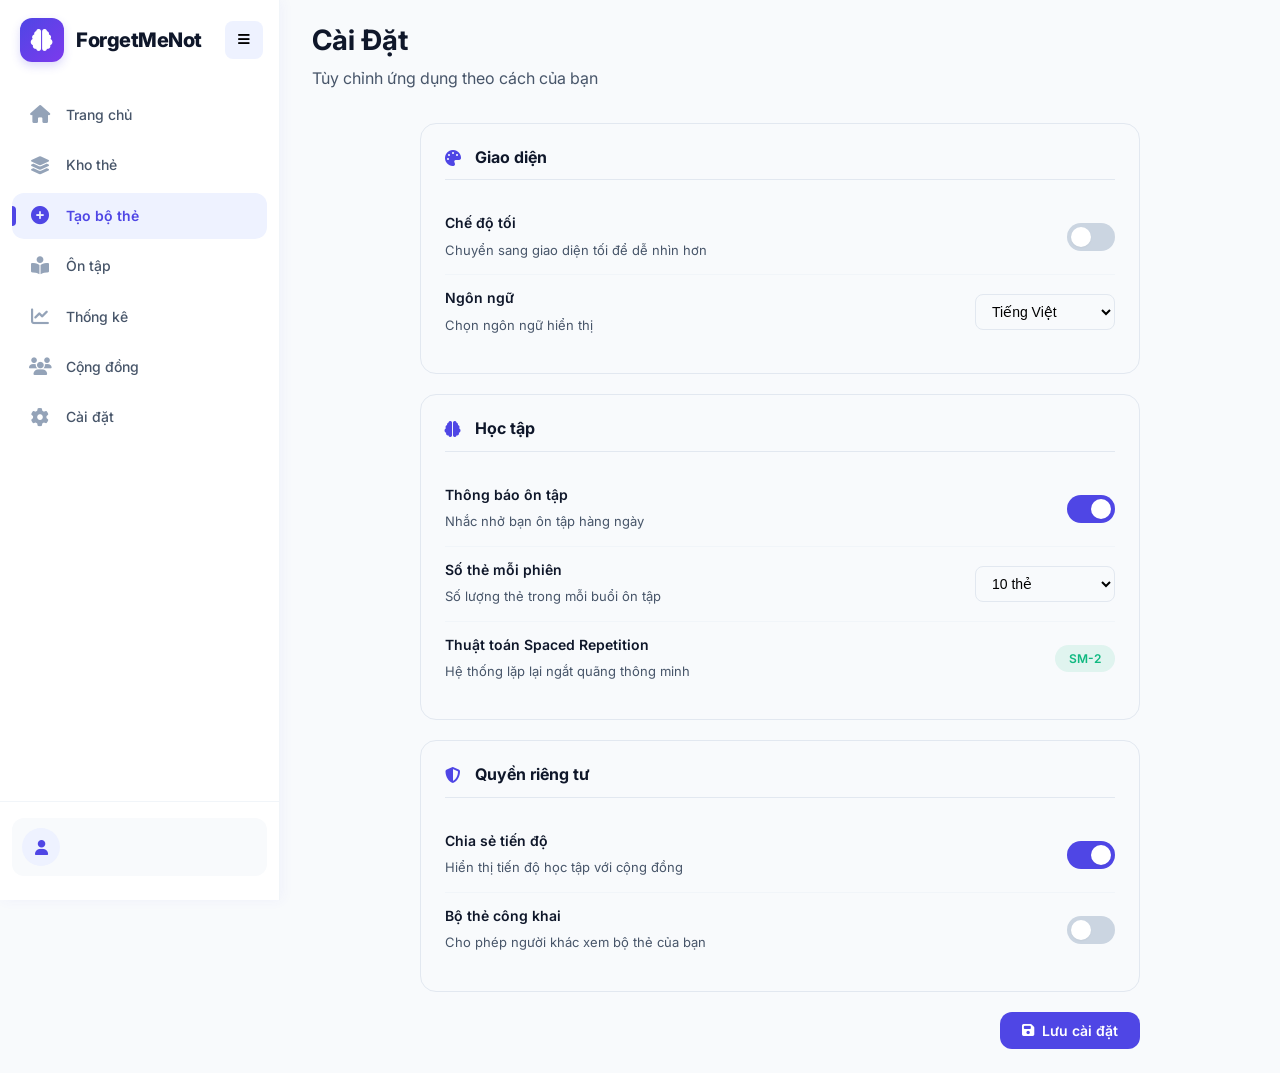
==== pages/caidat.html @ 0e71bd7b "Add files via upload" ====
<!DOCTYPE html>
<html lang="vi">
<head>
    <meta charset="UTF-8">
    <meta name="viewport" content="width=device-width, initial-scale=1.0">
    <title>Cài Đặt - ForgetMeNot</title>
    <link href="https://fonts.googleapis.com/css2?family=Inter:wght@300;400;500;600;700;800&display=swap" rel="stylesheet">
    <link rel="stylesheet" href="https://cdnjs.cloudflare.com/ajax/libs/font-awesome/6.4.0/css/all.min.css">
    <link rel="stylesheet" href="../css/style.css">
    <link rel="stylesheet" href="../css/dashboard.css">
    <link rel="stylesheet" href="../css/caidat.css">
</head>
<body>
    <div class="app-container">
        <!-- Sidebar -->
        <aside class="sidebar" id="sidebar">
            <div class="sidebar-header">
                <div class="logo">
                    <i class="fas fa-brain"></i>
                    <span>ForgetMeNot</span>
                </div>
                <button class="sidebar-toggle" id="sidebarToggle">
                    <i class="fas fa-bars"></i>
                </button>
            </div>
            <nav class="sidebar-nav">
                <a href="dashboard.html" class="nav-item"><i class="fas fa-home"></i><span>Trang chủ</span></a>
                <a href="khothe.html" class="nav-item"><i class="fas fa-layer-group"></i><span>Kho thẻ</span></a>
                <a href="taothe.html" class="nav-item active">
                    <i class="fas fa-plus-circle"></i>
                    <span>Tạo bộ thẻ</span>
                </a>
                <a href="ontap.html" class="nav-item"><i class="fas fa-book-open-reader"></i><span>Ôn tập</span></a>
                <a href="thongke.html" class="nav-item"><i class="fas fa-chart-line"></i><span>Thống kê</span></a>
                <a href="congdong.html" class="nav-item"><i class="fas fa-users"></i><span>Cộng đồng</span></a>
                <a href="caidat.html" class="nav-item"><i class="fas fa-cog"></i><span>Cài đặt</span></a>
            </nav>
            <div class="sidebar-footer">
                <div class="user-info" id="userInfo">
                    <div class="user-avatar"><i class="fas fa-user"></i></div>
                    <div class="user-details">
                        <div class="user-name" id="userName"></div>
                        <div class="user-email" id="userEmail"></div>
                    </div>
                
        </aside>
        
        <!-- Main Content -->
        <main class="main-content">
            <div class="content-header">
                <h1>Cài Đặt</h1>
                <p>Tùy chỉnh ứng dụng theo cách của bạn</p>
            </div>
            
            <!-- Settings -->
            <div class="settings-container">
                <!-- Appearance -->
                <div class="setting-section">
                    <h3><i class="fas fa-palette"></i> Giao diện</h3>
                    <div class="setting-item">
                        <div class="setting-info">
                            <span class="setting-label">Chế độ tối</span>
                            <span class="setting-desc">Chuyển sang giao diện tối để dễ nhìn hơn</span>
                        </div>
                        <label class="toggle">
                            <input type="checkbox" id="darkModeToggle">
                            <span class="toggle-slider"></span>
                        </label>
                    </div>
                    <div class="setting-item">
                        <div class="setting-info">
                            <span class="setting-label">Ngôn ngữ</span>
                            <span class="setting-desc">Chọn ngôn ngữ hiển thị</span>
                        </div>
                        <select id="languageSelect">
                            <option value="vi">Tiếng Việt</option>
                            <option value="en">English</option>
                            <option value="ja">日本語</option>
                            <option value="ko">한국어</option>
                        </select>
                    </div>
                </div>
                
                <!-- Learning -->
                <div class="setting-section">
                    <h3><i class="fas fa-brain"></i> Học tập</h3>
                    <div class="setting-item">
                        <div class="setting-info">
                            <span class="setting-label">Thông báo ôn tập</span>
                            <span class="setting-desc">Nhắc nhở bạn ôn tập hàng ngày</span>
                        </div>
                        <label class="toggle">
                            <input type="checkbox" id="reminderToggle" checked>
                            <span class="toggle-slider"></span>
                        </label>
                    </div>
                    <div class="setting-item">
                        <div class="setting-info">
                            <span class="setting-label">Số thẻ mỗi phiên</span>
                            <span class="setting-desc">Số lượng thẻ trong mỗi buổi ôn tập</span>
                        </div>
                        <select id="cardsPerSession">
                            <option value="5">5 thẻ</option>
                            <option value="10" selected>10 thẻ</option>
                            <option value="15">15 thẻ</option>
                            <option value="20">20 thẻ</option>
                            <option value="30">30 thẻ</option>
                        </select>
                    </div>
                    <div class="setting-item">
                        <div class="setting-info">
                            <span class="setting-label">Thuật toán Spaced Repetition</span>
                            <span class="setting-desc">Hệ thống lặp lại ngắt quãng thông minh</span>
                        </div>
                        <span class="status-badge active">SM-2</span>
                    </div>
                </div>
                
                <!-- Privacy -->
                <div class="setting-section">
                    <h3><i class="fas fa-shield-alt"></i> Quyền riêng tư</h3>
                    <div class="setting-item">
                        <div class="setting-info">
                            <span class="setting-label">Chia sẻ tiến độ</span>
                            <span class="setting-desc">Hiển thị tiến độ học tập với cộng đồng</span>
                        </div>
                        <label class="toggle">
                            <input type="checkbox" id="shareProgress" checked>
                            <span class="toggle-slider"></span>
                        </label>
                    </div>
                    <div class="setting-item">
                        <div class="setting-info">
                            <span class="setting-label">Bộ thẻ công khai</span>
                            <span class="setting-desc">Cho phép người khác xem bộ thẻ của bạn</span>
                        </div>
                        <label class="toggle">
                            <input type="checkbox" id="publicDecks">
                            <span class="toggle-slider"></span>
                        </label>
                    </div>
                </div>
                
                <!-- Save -->
                <div class="settings-actions">
                    <button class="btn btn-primary" id="saveSettings">
                        <i class="fas fa-save"></i> Lưu cài đặt
                    </button>
                </div>
            </div>
        </main>
    </div>
    
    <!-- Toast -->
    <div class="toast" id="toast">
        <i class="fas fa-check-circle"></i>
        <span id="toastMessage"></span>
    </div>
    
    <script src="../js/db.js"></script>
    <script src="../js/db-seed.js"></script>
    <script src="../js/sidebar.js"></script>
    <script src="../js/auth.js"></script>
    <script src="../js/caidat.js"></script>
</body>
</html>
---- css/style.css ----
/* ============================================================
   FORGETMENOT – STYLE TỔNG HỢP (RESET + BASE + SIDEBAR + COMPONENTS)
   ============================================================ */

/* ===== RESET & BASE ===== */
*,
*::before,
*::after {
  margin: 0;
  padding: 0;
  box-sizing: border-box;
}

:root {
  /* Primary palette – Tím chuyên nghiệp công nghệ */
  --primary: #4f46e5;
  --primary-dark: #3730a3;
  --primary-light: #818cf8;
  --primary-bg: #eef2ff;
  --primary-gradient: linear-gradient(135deg, #4f46e5, #7c3aed);

  /* Neutral */
  --bg-main: #f8fafc;
  --bg-light: #f1f5f9;
  --bg-hover: #e9edf4;
  --bg-sidebar: #ffffff;
  --bg-sidebar-hover: #f1f4f9;

  /* Text */
  --text-dark: #0f172a;
  --text-gray: #475569;
  --text-light: #94a3b8;
  --text-white: #ffffff;

  /* Status */
  --success: #10b981;
  --danger: #ef4444;
  --warning: #f59e0b;
  --info: #3b82f6;

  /* Borders & Shadows */
  --border: #e2e8f0;
  --border-light: #eef2f6;
  --shadow-sm: 0 1px 2px rgba(0, 0, 0, 0.04);
  --shadow-md: 0 4px 12px rgba(79, 70, 229, 0.05);
  --shadow-lg: 0 8px 24px rgba(79, 70, 229, 0.08);
  --shadow-xl: 0 16px 40px rgba(0, 0, 0, 0.1);

  /* Radius */
  --radius-sm: 8px;
  --radius-md: 12px;
  --radius-lg: 16px;
  --radius-xl: 24px;

  /* Sidebar Config */
  --sidebar-width: 280px;
  --sidebar-collapsed: 72px;
  --sidebar-transition: 0.3s cubic-bezier(0.4, 0, 0.2, 1);
}

html {
  font-size: 16px;
  scroll-behavior: smooth;
}

body {
  font-family: 'Inter', -apple-system, BlinkMacSystemFont, 'Segoe UI', Roboto, sans-serif;
  background: var(--bg-main);
  color: var(--text-dark);
  line-height: 1.6;
  -webkit-font-smoothing: antialiased;
}

/* ===== SCROLLBAR ===== */
::-webkit-scrollbar {
  width: 5px;
  height: 5px;
}
::-webkit-scrollbar-track {
  background: transparent;
}
::-webkit-scrollbar-thumb {
  background: var(--text-light);
  border-radius: 10px;
}
::-webkit-scrollbar-thumb:hover {
  background: var(--text-gray);
}

/* ===== TYPOGRAPHY ===== */
h1, h2, h3, h4, h5, h6 {
  font-weight: 700;
  line-height: 1.2;
  color: var(--text-dark);
}
a {
  text-decoration: none;
  color: inherit;
}
button {
  cursor: pointer;
  font-family: inherit;
  border: none;
  background: none;
}

/* ===== CONTAINER ===== */
.container {
  max-width: 1280px;
  margin: 0 auto;
  padding: 0 24px;
}

/* ===== UTILITY ===== */
.text-center { text-align: center; }
.text-muted { color: var(--text-gray); }
.text-primary { color: var(--primary); }
.text-success { color: var(--success); }
.text-danger { color: var(--danger); }
.mt-1 { margin-top: 8px; }
.mt-2 { margin-top: 16px; }
.mt-3 { margin-top: 24px; }
.mb-1 { margin-bottom: 8px; }
.mb-2 { margin-bottom: 16px; }
.mb-3 { margin-bottom: 24px; }
.mx-auto { margin-left: auto; margin-right: auto; }
.w-100 { width: 100%; }
.d-flex { display: flex; }
.align-center { align-items: center; }
.justify-between { justify-content: space-between; }
.gap-1 { gap: 8px; }
.gap-2 { gap: 16px; }
.gap-3 { gap: 24px; }

/* ===== BUTTONS ===== */
.btn {
  display: inline-flex;
  align-items: center;
  justify-content: center;
  gap: 8px;
  padding: 10px 20px;
  border-radius: var(--radius-md);
  font-weight: 600;
  font-size: 14px;
  transition: all 0.2s ease;
  border: none;
  cursor: pointer;
  white-space: nowrap;
}
.btn-sm { padding: 6px 14px; font-size: 13px; }
.btn-lg { padding: 14px 32px; font-size: 16px; }
.btn-primary { background: var(--primary); color: var(--text-white); }
.btn-primary:hover {
  background: var(--primary-dark);
  transform: translateY(-1px);
  box-shadow: var(--shadow-md);
}
.btn-outline {
  background: transparent;
  border: 1px solid var(--border);
  color: var(--text-dark);
}
.btn-outline:hover {
  border-color: var(--primary);
  color: var(--primary);
  background: var(--primary-bg);
}
.btn-success { background: var(--success); color: var(--text-white); }
.btn-success:hover { background: #059669; }
.btn-danger { background: var(--danger); color: var(--text-white); }
.btn-danger:hover { background: #dc2626; }
.btn-gradient { background: var(--primary-gradient); color: var(--text-white); }
.btn-gradient:hover {
  transform: translateY(-2px);
  box-shadow: var(--shadow-md);
}
.btn-ghost { background: transparent; color: var(--text-gray); }
.btn-ghost:hover { background: var(--bg-light); color: var(--text-dark); }

/* ===== TOAST ===== */
.toast {
  position: fixed;
  bottom: 30px;
  right: 30px;
  background: var(--text-dark);
  color: var(--text-white);
  padding: 12px 24px;
  border-radius: var(--radius-md);
  display: flex;
  align-items: center;
  gap: 12px;
  box-shadow: var(--shadow-lg);
  z-index: 9999;
  transform: translateX(400px);
  transition: transform 0.3s ease;
  font-weight: 500;
}
.toast.show { transform: translateX(0); }
.toast i { font-size: 20px; }
.toast.success i { color: var(--success); }
.toast.error i { color: var(--danger); }

/* ===== LOADING ===== */
.loading-screen {
  position: fixed;
  inset: 0;
  background: var(--bg-main);
  display: flex;
  align-items: center;
  justify-content: center;
  z-index: 99999;
  transition: opacity 0.5s ease;
}
.loading-spinner {
  width: 48px;
  height: 48px;
  border: 3px solid var(--border);
  border-top-color: var(--primary);
  border-radius: 50%;
  animation: spin 1s linear infinite;
}
@keyframes spin { to { transform: rotate(360deg); } }

/* ===== MODAL ===== */
.modal-overlay {
  position: fixed;
  inset: 0;
  background: rgba(15, 23, 42, 0.5);
  backdrop-filter: blur(4px);
  display: flex;
  align-items: center;
  justify-content: center;
  z-index: 2000;
  opacity: 0;
  visibility: hidden;
  transition: all 0.3s ease;
}
.modal-overlay.open { opacity: 1; visibility: visible; }
.modal-container {
  background: #ffffff;
  border-radius: var(--radius-lg);
  width: 90%;
  max-width: 500px;
  max-height: 90vh;
  overflow-y: auto;
  transform: scale(0.95);
  transition: transform 0.3s ease;
  box-shadow: var(--shadow-xl);
}
.modal-overlay.open .modal-container { transform: scale(1); }
.modal-header {
  display: flex;
  justify-content: space-between;
  align-items: center;
  padding: 20px 24px;
  border-bottom: 1px solid var(--border-light);
}
.modal-close { font-size: 24px; color: var(--text-gray); transition: color 0.2s; }
.modal-close:hover { color: var(--text-dark); }
.modal-body { padding: 24px; }
.modal-footer {
  padding: 16px 24px;
  border-top: 1px solid var(--border-light);
  display: flex;
  justify-content: flex-end;
  gap: 12px;
}

/* ===== FORM ===== */
.form-group { margin-bottom: 20px; }
.form-group label {
  display: block;
  font-weight: 600;
  font-size: 14px;
  margin-bottom: 6px;
  color: var(--text-dark);
}
.form-group .required { color: var(--danger); }
.form-group input, .form-group textarea, .form-group select {
  width: 100%;
  padding: 10px 14px;
  border: 1px solid var(--border);
  border-radius: var(--radius-sm);
  font-size: 14px;
  font-family: inherit;
  background: #ffffff;
  transition: border-color 0.2s, box-shadow 0.2s;
}
.form-group input:focus, .form-group textarea:focus, .form-group select:focus {
  outline: none;
  border-color: var(--primary);
  box-shadow: 0 0 0 3px rgba(79, 70, 229, 0.08);
}

/* ============================================================
   SIDEBAR – PHONG CÁCH TÍM TRẮNG ĐẲNG CẤP (KHÔNG MÀU VÀNG)
   ============================================================ */

.app-container {
  display: flex;
  min-height: 100vh;
}

.sidebar {
  position: fixed;
  top: 0;
  left: 0;
  width: var(--sidebar-width);
  height: 100vh;
  background: #ffffff;
  color: #1e293b;
  display: flex;
  flex-direction: column;
  transition: width var(--sidebar-transition), transform var(--sidebar-transition);
  z-index: 1000;
  overflow: hidden;
  box-shadow: 2px 0 12px rgba(79, 70, 229, 0.05);
  border-right: 1px solid #f1f5f9;
}

/* ---- Header sidebar: Đổi từ nền gradient sang nền trắng đồng bộ với thiết kế mới ---- */
.sidebar-header {
  position: relative;
  display: flex;
  align-items: center;
  justify-content: space-between;
  padding: 24px 20px;
  height: 80px;
  flex-shrink: 0;
  background: #ffffff;
}

/* Khối bọc logo và text */
.sidebar-header .logo {
  display: flex;
  align-items: center;
  gap: 12px;
  font-size: 20px;
  font-weight: 800;
  white-space: nowrap;
  transition: opacity var(--sidebar-transition), transform var(--sidebar-transition);
}

/* Icon logo bộ não trắng nằm trong khối bo góc tròn màu tím lớn */
.sidebar-header .logo i {
  display: flex;
  align-items: center;
  justify-content: center;
  width: 44px;
  height: 44px;
  background: var(--primary-gradient);
  color: #ffffff;
  border-radius: var(--radius-md);
  font-size: 22px;
  box-shadow: 0 4px 10px rgba(79, 70, 229, 0.2);
}

/* Chữ ForgetMeNot màu đen đậm chuyên nghiệp */
.sidebar-header .logo span {
  color: var(--text-dark);
  letter-spacing: -0.5px;
}

/* ---- NÚT HAMBURGER CHUYÊN NGHIỆP TRÊN DESKTOP & MOBILE ---- */
.sidebar-toggle {
  position: absolute;
  right: 16px;
  top: 50%;
  transform: translateY(-50%);
  width: 38px;
  height: 38px;
  border-radius: var(--radius-sm);
  display: flex;
  flex-direction: column;
  align-items: center;
  justify-content: center;
  gap: 5px;
  background: var(--primary-bg); /* Nền tím nhạt dễ nhìn */
  border: none;
  cursor: pointer;
  transition: all 0.2s ease;
  z-index: 1010;
}

.sidebar-toggle:hover {
  background: var(--primary);
}

/* 3 thanh gạch ngang của hamburger */
.sidebar-toggle .bar {
  display: block;
  width: 20px;
  height: 2px;
  background: var(--primary);
  border-radius: 2px;
  transition: all 0.3s cubic-bezier(0.4, 0, 0.2, 1);
}

.sidebar-toggle:hover .bar {
  background: #ffffff; /* Thanh gạch chuyển sang trắng khi hover */
}

/* YÊU CẦU ĐẶC BIỆT: Khi đóng (collapsed), nút hamburger đè lên chính giữa logo bộ não */
.sidebar.collapsed .sidebar-toggle {
  right: 50%;
  transform: translate(50%, -50%); /* Căn chuẩn giữa sidebar thu gọn */
  background: transparent;
}

.sidebar.collapsed .sidebar-toggle:hover {
  background: var(--primary-bg);
}

.sidebar.collapsed .sidebar-toggle .bar {
  background: var(--primary);
}

/* Hiệu ứng chuyển mượt thành dấu X khi mở menu trên thiết bị di động (khi có class .open) */
.sidebar.open .sidebar-toggle .bar:nth-child(1) {
  transform: rotate(45deg) translate(5px, 5px);
}
.sidebar.open .sidebar-toggle .bar:nth-child(2) {
  opacity: 0;
}
.sidebar.open .sidebar-toggle .bar:nth-child(3) {
  transform: rotate(-45deg) translate(5px, -5px);
}

/* ---- Navigation ---- */
.sidebar-nav {
  flex: 1;
  padding: 12px;
  overflow-y: auto;
  display: flex;
  flex-direction: column;
  gap: 4px;
}

.nav-item {
  display: flex;
  align-items: center;
  gap: 14px;
  padding: 12px 16px;
  border-radius: var(--radius-md);
  color: var(--text-gray);
  font-weight: 500;
  font-size: 14px;
  transition: all 0.2s ease;
  white-space: nowrap;
  position: relative;
}

.nav-item i {
  font-size: 18px;
  min-width: 24px;
  text-align: center;
  flex-shrink: 0;
  color: var(--text-light);
  transition: color 0.2s;
}

.nav-item span {
  opacity: 1;
  transition: opacity 0.2s;
}

.nav-item:hover {
  background: var(--primary-bg);
  color: var(--primary);
}

.nav-item:hover i {
  color: var(--primary);
}

.nav-item.active {
  background: var(--primary-bg);
  color: var(--primary);
  font-weight: 600;
}

.nav-item.active i {
  color: var(--primary);
}

/* Thanh chỉ thị màu tím đứng ở rìa trái item active */
.nav-item.active::before {
  content: '';
  position: absolute;
  left: 0;
  top: 50%;
  transform: translateY(-50%);
  width: 4px;
  height: 20px;
  background: var(--primary);
  border-radius: 0 4px 4px 0;
}

/* ---- Footer (User Info & Logout) ---- */
.sidebar-footer {
  padding: 16px 12px;
  border-top: 1px solid #f1f5f9;
  flex-shrink: 0;
}

.user-info {
  display: flex;
  align-items: center;
  gap: 12px;
  padding: 10px;
  border-radius: var(--radius-md);
  background: var(--bg-main);
  margin-bottom: 8px;
  transition: all 0.2s;
}

/* Avatar bo tròn tinh tế sắc tím trắng */
.user-avatar {
  width: 38px;
  height: 38px;
  border-radius: 50%;
  background: var(--primary-bg);
  display: flex;
  align-items: center;
  justify-content: center;
  color: var(--primary);
  flex-shrink: 0;
  font-size: 15px;
  font-weight: 700;
}

.user-details {
  flex: 1;
  overflow: hidden;
  transition: opacity var(--sidebar-transition);
}

.user-name {
  font-weight: 600;
  font-size: 14px;
  color: var(--text-dark);
  white-space: nowrap;
  overflow: hidden;
  text-overflow: ellipsis;
}

.user-email {
  font-size: 12px;
  color: var(--text-light);
  white-space: nowrap;
  overflow: hidden;
  text-overflow: ellipsis;
}

.logout-btn {
  display: flex;
  align-items: center;
  gap: 12px;
  width: 100%;
  padding: 10px 16px;
  border-radius: var(--radius-md);
  color: var(--text-gray);
  font-weight: 500;
  font-size: 14px;
  transition: all 0.2s;
}

.logout-btn i {
  font-size: 18px;
  min-width: 24px;
  text-align: center;
  color: var(--text-light);
}

.logout-btn:hover {
  background: #fef2f2;
  color: var(--danger);
}

.logout-btn:hover i {
  color: var(--danger);
}

/* ============================================================
   TRẠNG THÁI COLLAPSED (KHI ĐÓNG SIDEBAR TRÊN DESKTOP)
   ============================================================ */

.sidebar.collapsed {
  width: var(--sidebar-collapsed);
}

/* Ẩn logo hoàn toàn để nhường vị trí cho nút hamburger đè lên chính giữa */
.sidebar.collapsed .sidebar-header .logo {
  opacity: 0;
  transform: scale(0.7);
  pointer-events: none;
}

/* Ẩn toàn bộ phần text chữ */
.sidebar.collapsed .nav-item span,
.sidebar.collapsed .user-details,
.sidebar.collapsed .logout-btn span {
  opacity: 0;
  width: 0;
  pointer-events: none;
  position: absolute;
}

.sidebar.collapsed .nav-item {
  justify-content: center;
  padding: 12px 0;
}

.sidebar.collapsed .user-info {
  background: transparent;
  justify-content: center;
  padding: 4px 0;
}

.sidebar.collapsed .logout-btn {
  justify-content: center;
  padding: 10px 0;
}

/* ---- Main Content dịch chuyển tương ứng ---- */
.main-content {
  flex: 1;
  margin-left: var(--sidebar-width);
  padding: 32px;
  transition: margin-left var(--sidebar-transition);
  min-height: 100vh;
  background: var(--bg-main);
}

.sidebar.collapsed ~ .main-content {
  margin-left: var(--sidebar-collapsed);
}

/* ============================================================
   RESPONSIVE (MOBILE & TABLET)
   ============================================================ */

@media (max-width: 768px) {
  .sidebar {
    transform: translateX(-100%);
    width: 280px;
    box-shadow: 4px 0 30px rgba(15, 23, 42, 0.08);
  }
  
  /* Khi mobile kích hoạt trạng thái mở (.open) */
  .sidebar.open {
    transform: translateX(0);
  }

  /* Trên di động, giữ nguyên layout hoàn chỉnh khi hiện diện */
  .sidebar.collapsed {
    width: 280px;
    transform: translateX(-100%);
  }

  .sidebar.collapsed.open {
    transform: translateX(0);
  }

  .sidebar.collapsed .sidebar-header .logo {
    opacity: 1;
    transform: none;
  }

  .sidebar.collapsed .sidebar-toggle {
    right: 16px;
    top: 50%;
    transform: translateY(-50%);
    background: var(--primary-bg);
  }

  .sidebar.collapsed .nav-item span,
  .sidebar.collapsed .user-details,
  .sidebar.collapsed .logout-btn span {
    opacity: 1;
    width: auto;
    position: static;
    pointer-events: auto;
  }

  .sidebar.collapsed .nav-item {
    justify-content: flex-start;
    padding: 12px 16px;
  }

  .sidebar.collapsed .user-info {
    background: var(--bg-main);
    justify-content: flex-start;
    padding: 10px;
  }

  .sidebar.collapsed .logout-btn {
    justify-content: flex-start;
    padding: 10px 16px;
  }

  .main-content {
    margin-left: 0 !important;
    padding: 20px 16px;
  }
}

/* ============================================================
   COMPONENTS DÙNG CHUNG (CARDS, GRIDS, BADGES, TABLES)
   ============================================================ */
.card {
  background: #ffffff;
  border: 1px solid var(--border-light);
  border-radius: var(--radius-lg);
  padding: 24px;
  transition: all 0.2s;
  box-shadow: var(--shadow-sm);
}
.card:hover {
  box-shadow: var(--shadow-md);
}

.grid-2 { display: grid; grid-template-columns: repeat(2, 1fr); gap: 24px; }
.grid-3 { display: grid; grid-template-columns: repeat(3, 1fr); gap: 24px; }
.grid-4 { display: grid; grid-template-columns: repeat(4, 1fr); gap: 20px; }

@media (max-width: 1024px) {
  .grid-3, .grid-4 { grid-template-columns: repeat(2, 1fr); }
}
@media (max-width: 768px) {
  .grid-2, .grid-3, .grid-4 { grid-template-columns: 1fr; }
}

.badge {
  display: inline-block;
  padding: 4px 12px;
  border-radius: 20px;
  font-size: 12px;
  font-weight: 600;
}
.badge-success { background: rgba(16, 185, 129, 0.1); color: var(--success); }
.badge-danger { background: rgba(239, 68, 68, 0.1); color: var(--danger); }
.badge-primary { background: rgba(79, 70, 229, 0.1); color: var(--primary); }

.table-wrapper { overflow-x: auto; }
.table { width: 100%; border-collapse: collapse; }
.table th, .table td { padding: 14px 16px; text-align: left; border-bottom: 1px solid var(--border-light); }
.table th { font-weight: 600; color: var(--text-gray); font-size: 13px; text-transform: uppercase; }
.table tbody tr:hover { background: var(--bg-main); }
---- css/dashboard.css ----
/* ===== DASHBOARD - RIÊNG CHO TRANG CHỦ ===== */

/* Main content */
.main-content {
    flex: 1;
    margin-left: 280px;
    padding: 24px 32px;
    transition: margin-left 0.3s ease;
}

.content-header {
    margin-bottom: 32px;
}
.content-header h1 {
    font-size: 28px;
    margin-bottom: 8px;
}
.content-header p {
    color: var(--text-gray);
}

/* Stats Grid */
.stats-grid {
    display: grid;
    grid-template-columns: repeat(4, 1fr);
    gap: 20px;
    margin-bottom: 32px;
}
.stat-card {
    background: var(--white);
    border: 1px solid var(--border);
    border-radius: var(--radius-lg);
    padding: 20px;
    display: flex;
    align-items: center;
    gap: 16px;
    transition: all 0.2s;
}
.stat-card:hover {
    transform: translateY(-2px);
    box-shadow: var(--shadow-md);
}
.stat-icon {
    width: 48px;
    height: 48px;
    border-radius: var(--radius-md);
    display: flex;
    align-items: center;
    justify-content: center;
    font-size: 22px;
}
.stat-icon.orange {
    background: rgba(245, 158, 11, 0.1);
    color: var(--warning);
}
.stat-icon.purple {
    background: rgba(79, 70, 229, 0.1);
    color: var(--primary);
}
.stat-icon.green {
    background: rgba(16, 185, 129, 0.1);
    color: var(--success);
}
.stat-icon.blue {
    background: rgba(59, 130, 246, 0.1);
    color: #3b82f6;
}
.stat-info {
    flex: 1;
}
.stat-label {
    display: block;
    font-size: 13px;
    color: var(--text-gray);
    margin-bottom: 4px;
}
.stat-value {
    font-size: 28px;
    font-weight: 700;
    color: var(--text-dark);
}
.stat-unit {
    font-size: 14px;
    color: var(--text-gray);
    margin-left: 4px;
}

/* Dashboard Body (2 cột) */
.dashboard-body {
    display: grid;
    grid-template-columns: 1fr 340px;
    gap: 24px;
}

/* Hành động nhanh */
.actions-grid {
    display: grid;
    grid-template-columns: repeat(2, 1fr);
    gap: 20px;
    margin-bottom: 32px;
}
.action-card {
    background: var(--white);
    border: 1px solid var(--border);
    border-radius: var(--radius-lg);
    padding: 24px;
    display: flex;
    gap: 20px;
    transition: all 0.2s;
}
.action-card:hover {
    box-shadow: var(--shadow-md);
}
.action-icon {
    width: 56px;
    height: 56px;
    border-radius: var(--radius-md);
    display: flex;
    align-items: center;
    justify-content: center;
    font-size: 24px;
}
.action-icon.purple {
    background: rgba(79, 70, 229, 0.1);
    color: var(--primary);
}
.action-icon.green {
    background: rgba(16, 185, 129, 0.1);
    color: var(--success);
}
.action-content {
    flex: 1;
}
.action-content h3 {
    margin-bottom: 8px;
}
.action-content p {
    color: var(--text-gray);
    font-size: 14px;
    margin-bottom: 16px;
}

/* Bộ thẻ gần đây */
.recent-decks {
    background: var(--white);
    border: 1px solid var(--border);
    border-radius: var(--radius-lg);
    overflow: hidden;
}
.section-title {
    display: flex;
    justify-content: space-between;
    align-items: center;
    padding: 20px 24px;
    border-bottom: 1px solid var(--border);
}
.section-title h3 {
    font-size: 18px;
}
.view-all {
    color: var(--primary);
    font-size: 14px;
    font-weight: 500;
}
.decks-list {
    padding: 8px 0;
}
.deck-item {
    display: flex;
    align-items: center;
    justify-content: space-between;
    padding: 16px 24px;
    border-bottom: 1px solid var(--border);
    transition: background 0.2s;
}
.deck-item:last-child {
    border-bottom: none;
}
.deck-item:hover {
    background: var(--bg-light);
}
.deck-info {
    display: flex;
    align-items: center;
    gap: 16px;
}
.deck-icon {
    width: 44px;
    height: 44px;
    background: var(--bg-light);
    border-radius: var(--radius-md);
    display: flex;
    align-items: center;
    justify-content: center;
    font-size: 20px;
}
.deck-details h4 {
    margin-bottom: 4px;
}
.deck-details span {
    font-size: 12px;
    color: var(--text-gray);
}
.deck-stats {
    display: flex;
    align-items: center;
    gap: 24px;
}
.due-badge {
    background: rgba(245, 158, 11, 0.1);
    color: var(--warning);
    padding: 4px 12px;
    border-radius: 20px;
    font-size: 12px;
    font-weight: 600;
}
.btn-sm {
    padding: 8px 16px;
    font-size: 13px;
}

/* Cột phải */
.right-column {
    display: flex;
    flex-direction: column;
    gap: 20px;
}

/* Banner Streak */
.streak-banner {
    background: linear-gradient(135deg, #f97316, #ea580c);
    color: white;
    padding: 24px;
    border-radius: var(--radius-lg);
    text-align: center;
}
.streak-banner h4 {
    font-size: 18px;
    margin-bottom: 8px;
}
.streak-banner p {
    font-size: 13px;
    opacity: 0.9;
    margin-bottom: 16px;
}
.streak-info {
    margin-bottom: 16px;
    font-size: 14px;
}
.streak-info #streakCountBanner {
    font-weight: 700;
    font-size: 24px;
}
.btn-streak-check {
    width: 100%;
    border: none;
    background: white;
    color: #ea580c;
    padding: 12px;
    border-radius: var(--radius-md);
    font-weight: 700;
    cursor: pointer;
    transition: all 0.2s;
}
.btn-streak-check:hover {
    background: #fff7ed;
    transform: translateY(-1px);
}

/* Lịch */
.calendar-card {
    background: var(--white);
    border: 1px solid var(--border);
    border-radius: var(--radius-lg);
    padding: 20px;
}
.calendar-header {
    display: flex;
    justify-content: space-between;
    align-items: center;
    font-weight: 600;
    margin-bottom: 16px;
}
.calendar-header i {
    cursor: pointer;
    padding: 6px;
    border-radius: 50%;
    transition: background 0.2s;
}
.calendar-header i:hover {
    background: var(--bg-light);
}
.calendar-grid {
    display: grid;
    grid-template-columns: repeat(7, 1fr);
    gap: 4px;
}
.calendar-day-name {
    text-align: center;
    font-size: 12px;
    font-weight: 600;
    color: var(--text-gray);
    padding: 4px 0;
}
.calendar-day {
    text-align: center;
    padding: 8px 0;
    border-radius: 50%;
    cursor: pointer;
    font-size: 14px;
    transition: all 0.2s;
}
.calendar-day:hover {
    background: var(--bg-light);
}
.calendar-day.checked {
    background: var(--success);
    color: white;
}
.calendar-day.today {
    border: 2px solid var(--warning);
    font-weight: 700;
}
.calendar-empty {
    padding: 8px 0;
}

/* Chi tiết ngày học */
.study-detail-card {
    background: var(--white);
    border: 1px solid var(--border);
    border-radius: var(--radius-lg);
    padding: 20px;
}
.study-detail-card h4 {
    margin-bottom: 12px;
}
.study-detail-card p {
    font-size: 13px;
    color: var(--text-gray);
    margin-bottom: 6px;
}
.study-detail-card p span {
    font-weight: 600;
    color: var(--text-dark);
}

/* Responsive cho Dashboard */
@media (max-width: 1024px) {
    .dashboard-body {
        grid-template-columns: 1fr;
    }
    .stats-grid {
        grid-template-columns: repeat(2, 1fr);
    }
}
@media (max-width: 768px) {
    .main-content {
        margin-left: 0;
        padding: 16px;
    }
    .stats-grid {
        grid-template-columns: 1fr;
    }
    .actions-grid {
        grid-template-columns: 1fr;
    }
    .right-column {
        margin-top: 20px;
    }
}
---- css/caidat.css ----
/* Settings Container */
.settings-container {
    max-width: 720px;
    margin: 0 auto;
}

.setting-section {
    background: var(--white);
    border: 1px solid var(--border);
    border-radius: var(--radius-lg);
    padding: 24px;
    margin-bottom: 20px;
}

.setting-section h3 {
    display: flex;
    align-items: center;
    gap: 10px;
    font-size: 16px;
    margin-bottom: 20px;
    padding-bottom: 12px;
    border-bottom: 1px solid var(--border);
}

.setting-section h3 i {
    color: var(--primary);
    width: 20px;
}

.setting-item {
    display: flex;
    justify-content: space-between;
    align-items: center;
    padding: 12px 0;
    border-bottom: 1px solid var(--bg-light);
}

.setting-item:last-child {
    border-bottom: none;
}

.setting-info {
    flex: 1;
    margin-right: 16px;
}

.setting-label {
    display: block;
    font-weight: 600;
    font-size: 14px;
    margin-bottom: 2px;
}

.setting-desc {
    font-size: 13px;
    color: var(--text-gray);
}

/* Toggle Switch */
.toggle {
    position: relative;
    display: inline-block;
    width: 48px;
    height: 28px;
    flex-shrink: 0;
}

.toggle input {
    opacity: 0;
    width: 0;
    height: 0;
}

.toggle-slider {
    position: absolute;
    cursor: pointer;
    top: 0;
    left: 0;
    right: 0;
    bottom: 0;
    background: #cbd5e1;
    border-radius: 28px;
    transition: 0.3s;
}

.toggle-slider::before {
    content: '';
    position: absolute;
    left: 4px;
    top: 4px;
    width: 20px;
    height: 20px;
    background: white;
    border-radius: 50%;
    transition: 0.3s;
    box-shadow: var(--shadow-sm);
}

.toggle input:checked + .toggle-slider {
    background: var(--primary);
}

.toggle input:checked + .toggle-slider::before {
    transform: translateX(20px);
}

/* Select */
.setting-item select {
    padding: 8px 12px;
    border: 1px solid var(--border);
    border-radius: var(--radius-sm);
    font-size: 14px;
    background: var(--white);
    cursor: pointer;
    min-width: 140px;
}

/* Status Badge */
.status-badge {
    padding: 4px 14px;
    border-radius: 20px;
    font-size: 12px;
    font-weight: 600;
}

.status-badge.active {
    background: rgba(16,185,129,0.1);
    color: var(--success);
}

.status-badge.inactive {
    background: rgba(239,68,68,0.1);
    color: var(--danger);
}

/* Settings Actions */
.settings-actions {
    display: flex;
    justify-content: flex-end;
    gap: 12px;
    margin-top: 8px;
}

.settings-actions .btn {
    min-width: 140px;
}

/* Responsive */
@media (max-width: 480px) {
    .setting-item {
        flex-direction: column;
        align-items: stretch;
        gap: 12px;
    }
    
    .setting-info {
        margin-right: 0;
    }
    
    .setting-item select {
        width: 100%;
    }
    
    .settings-actions {
        flex-direction: column;
    }
    
    .settings-actions .btn {
        width: 100%;
    }
}
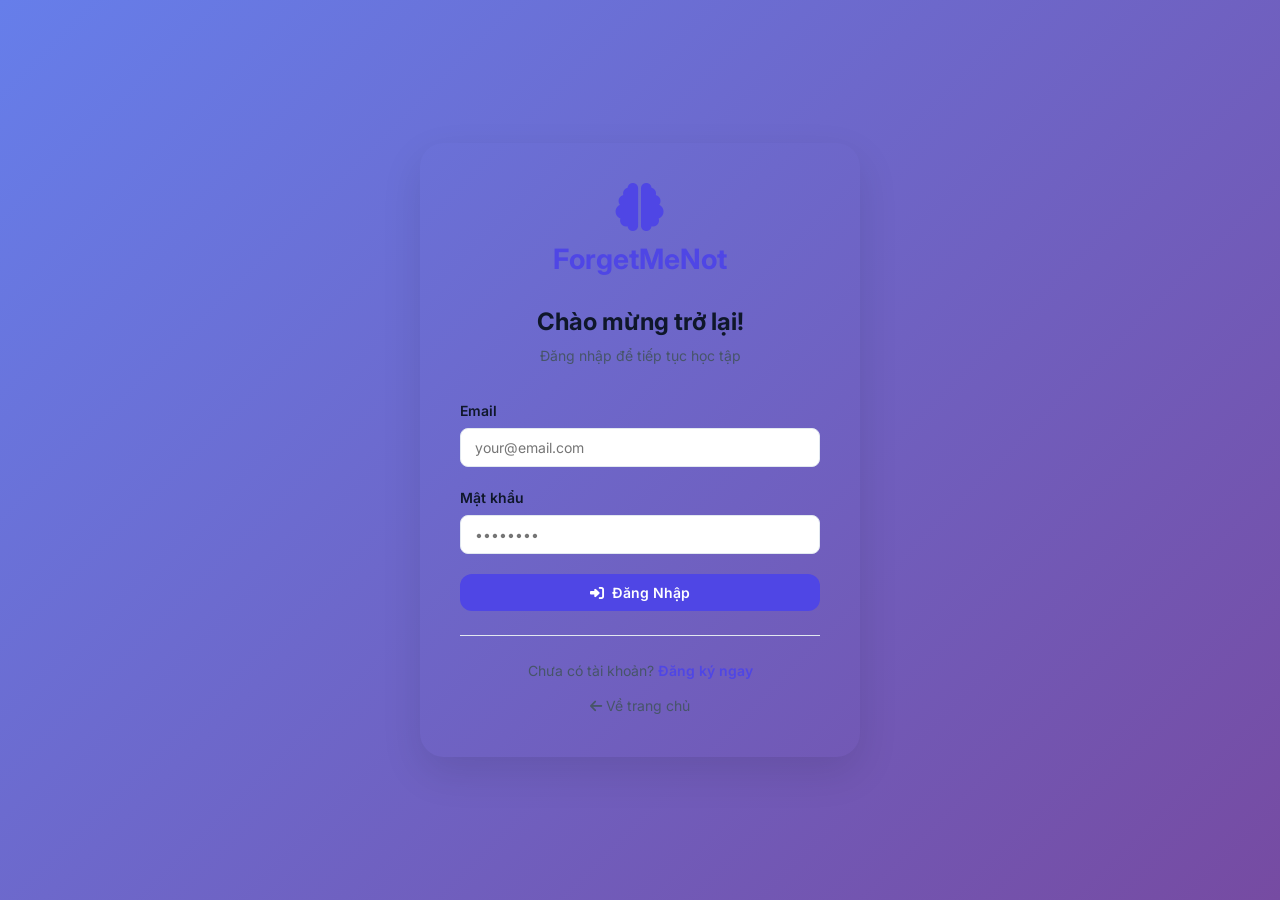
==== commit c9f23c24: "Add files via upload" ====
--- a/pages/caidat.html
+++ b/pages/caidat.html
@@ -1,166 +1,257 @@
 <!DOCTYPE html>
 <html lang="vi">
 <head>
-    <meta charset="UTF-8">
-    <meta name="viewport" content="width=device-width, initial-scale=1.0">
-    <title>Cài Đặt - ForgetMeNot</title>
-    <link href="https://fonts.googleapis.com/css2?family=Inter:wght@300;400;500;600;700;800&display=swap" rel="stylesheet">
-    <link rel="stylesheet" href="https://cdnjs.cloudflare.com/ajax/libs/font-awesome/6.4.0/css/all.min.css">
-    <link rel="stylesheet" href="../css/style.css">
-    <link rel="stylesheet" href="../css/dashboard.css">
-    <link rel="stylesheet" href="../css/caidat.css">
+  <meta charset="UTF-8" />
+  <meta name="viewport" content="width=device-width, initial-scale=1.0" />
+  <title>Cài Đặt · ForgetMeNot</title>
+  <link href="https://fonts.googleapis.com/css2?family=Inter:wght@300;400;500;600;700;800&display=swap" rel="stylesheet" />
+  <link rel="stylesheet" href="https://cdnjs.cloudflare.com/ajax/libs/font-awesome/6.4.0/css/all.min.css" />
+  <link rel="stylesheet" href="../css/style.css" />
+  <link rel="stylesheet" href="../css/dashboard.css" />
+  <link rel="stylesheet" href="../css/caidat.css" />
 </head>
 <body>
-    <div class="app-container">
-        <!-- Sidebar -->
-        <aside class="sidebar" id="sidebar">
-            <div class="sidebar-header">
-                <div class="logo">
-                    <i class="fas fa-brain"></i>
-                    <span>ForgetMeNot</span>
-                </div>
-                <button class="sidebar-toggle" id="sidebarToggle">
-                    <i class="fas fa-bars"></i>
-                </button>
-            </div>
-            <nav class="sidebar-nav">
-                <a href="dashboard.html" class="nav-item"><i class="fas fa-home"></i><span>Trang chủ</span></a>
-                <a href="khothe.html" class="nav-item"><i class="fas fa-layer-group"></i><span>Kho thẻ</span></a>
-                <a href="taothe.html" class="nav-item active">
-                    <i class="fas fa-plus-circle"></i>
-                    <span>Tạo bộ thẻ</span>
+  <div class="app-container">
+    <!-- Sidebar -->
+    <aside class="sidebar" id="sidebar">
+      <div class="sidebar-header">
+        <div class="logo"><i class="fas fa-brain"></i><span>ForgetMeNot</span></div>
+        <button class="sidebar-toggle" id="sidebarToggle"><i class="fas fa-bars"></i></button>
+      </div>
+      <nav class="sidebar-nav">
+        <a href="dashboard.html" class="nav-item"><i class="fas fa-home"></i><span>Trang chủ</span></a>
+        <a href="khothe.html" class="nav-item"><i class="fas fa-layer-group"></i><span>Kho thẻ</span></a>
+        <a href="taothe.html" class="nav-item"><i class="fas fa-plus-circle"></i><span>Tạo bộ thẻ</span></a>
+        <a href="ontap.html" class="nav-item"><i class="fas fa-book-open-reader"></i><span>Ôn tập</span></a>
+        <a href="thongke.html" class="nav-item"><i class="fas fa-chart-line"></i><span>Thống kê</span></a>
+        <a href="congdong.html" class="nav-item"><i class="fas fa-users"></i><span>Cộng đồng</span></a>
+        <a href="caidat.html" class="nav-item active"><i class="fas fa-cog"></i><span>Cài đặt</span></a>
+      </nav>
+      <div class="sidebar-footer">
+                <a href="caidat.html">
+                    <div class="user-info" id="userInfo">
+                        <div class="user-avatar">
+                            <i class="fas fa-user"></i>
+                        </div>
+                        <div class="user-details">
+                            <div class="user-name" id="userName">Người Dùng</div>
+                            <div class="user-email" id="userEmail">user@email.com</div>
+                        </div>
+                    </div>
                 </a>
-                <a href="ontap.html" class="nav-item"><i class="fas fa-book-open-reader"></i><span>Ôn tập</span></a>
-                <a href="thongke.html" class="nav-item"><i class="fas fa-chart-line"></i><span>Thống kê</span></a>
-                <a href="congdong.html" class="nav-item"><i class="fas fa-users"></i><span>Cộng đồng</span></a>
-                <a href="caidat.html" class="nav-item"><i class="fas fa-cog"></i><span>Cài đặt</span></a>
-            </nav>
-            <div class="sidebar-footer">
-                <div class="user-info" id="userInfo">
-                    <div class="user-avatar"><i class="fas fa-user"></i></div>
-                    <div class="user-details">
-                        <div class="user-name" id="userName"></div>
-                        <div class="user-email" id="userEmail"></div>
-                    </div>
-                
-        </aside>
-        
-        <!-- Main Content -->
-        <main class="main-content">
-            <div class="content-header">
-                <h1>Cài Đặt</h1>
-                <p>Tùy chỉnh ứng dụng theo cách của bạn</p>
-            </div>
-            
-            <!-- Settings -->
-            <div class="settings-container">
-                <!-- Appearance -->
-                <div class="setting-section">
-                    <h3><i class="fas fa-palette"></i> Giao diện</h3>
-                    <div class="setting-item">
-                        <div class="setting-info">
-                            <span class="setting-label">Chế độ tối</span>
-                            <span class="setting-desc">Chuyển sang giao diện tối để dễ nhìn hơn</span>
-                        </div>
-                        <label class="toggle">
-                            <input type="checkbox" id="darkModeToggle">
-                            <span class="toggle-slider"></span>
-                        </label>
-                    </div>
-                    <div class="setting-item">
-                        <div class="setting-info">
-                            <span class="setting-label">Ngôn ngữ</span>
-                            <span class="setting-desc">Chọn ngôn ngữ hiển thị</span>
-                        </div>
-                        <select id="languageSelect">
-                            <option value="vi">Tiếng Việt</option>
-                            <option value="en">English</option>
-                            <option value="ja">日本語</option>
-                            <option value="ko">한국어</option>
-                        </select>
-                    </div>
-                </div>
-                
-                <!-- Learning -->
-                <div class="setting-section">
-                    <h3><i class="fas fa-brain"></i> Học tập</h3>
-                    <div class="setting-item">
-                        <div class="setting-info">
-                            <span class="setting-label">Thông báo ôn tập</span>
-                            <span class="setting-desc">Nhắc nhở bạn ôn tập hàng ngày</span>
-                        </div>
-                        <label class="toggle">
-                            <input type="checkbox" id="reminderToggle" checked>
-                            <span class="toggle-slider"></span>
-                        </label>
-                    </div>
-                    <div class="setting-item">
-                        <div class="setting-info">
-                            <span class="setting-label">Số thẻ mỗi phiên</span>
-                            <span class="setting-desc">Số lượng thẻ trong mỗi buổi ôn tập</span>
-                        </div>
-                        <select id="cardsPerSession">
-                            <option value="5">5 thẻ</option>
-                            <option value="10" selected>10 thẻ</option>
-                            <option value="15">15 thẻ</option>
-                            <option value="20">20 thẻ</option>
-                            <option value="30">30 thẻ</option>
-                        </select>
-                    </div>
-                    <div class="setting-item">
-                        <div class="setting-info">
-                            <span class="setting-label">Thuật toán Spaced Repetition</span>
-                            <span class="setting-desc">Hệ thống lặp lại ngắt quãng thông minh</span>
-                        </div>
-                        <span class="status-badge active">SM-2</span>
-                    </div>
-                </div>
-                
-                <!-- Privacy -->
-                <div class="setting-section">
-                    <h3><i class="fas fa-shield-alt"></i> Quyền riêng tư</h3>
-                    <div class="setting-item">
-                        <div class="setting-info">
-                            <span class="setting-label">Chia sẻ tiến độ</span>
-                            <span class="setting-desc">Hiển thị tiến độ học tập với cộng đồng</span>
-                        </div>
-                        <label class="toggle">
-                            <input type="checkbox" id="shareProgress" checked>
-                            <span class="toggle-slider"></span>
-                        </label>
-                    </div>
-                    <div class="setting-item">
-                        <div class="setting-info">
-                            <span class="setting-label">Bộ thẻ công khai</span>
-                            <span class="setting-desc">Cho phép người khác xem bộ thẻ của bạn</span>
-                        </div>
-                        <label class="toggle">
-                            <input type="checkbox" id="publicDecks">
-                            <span class="toggle-slider"></span>
-                        </label>
-                    </div>
-                </div>
-                
-                <!-- Save -->
-                <div class="settings-actions">
-                    <button class="btn btn-primary" id="saveSettings">
-                        <i class="fas fa-save"></i> Lưu cài đặt
-                    </button>
-                </div>
-            </div>
-        </main>
-    </div>
-    
-    <!-- Toast -->
-    <div class="toast" id="toast">
-        <i class="fas fa-check-circle"></i>
-        <span id="toastMessage"></span>
-    </div>
-    
-    <script src="../js/db.js"></script>
-    <script src="../js/db-seed.js"></script>
-    <script src="../js/sidebar.js"></script>
-    <script src="../js/auth.js"></script>
-    <script src="../js/caidat.js"></script>
+            </div>
+    </aside>
+
+    <!-- Main -->
+    <main class="main-content">
+      <div class="content-header">
+        <h1>Cài Đặt</h1>
+        <p>Quản lý tài khoản và tùy chọn ứng dụng</p>
+      </div>
+
+      <div class="settings-container">
+        <!-- Profile Card -->
+        <section class="profile-card">
+          <div class="profile-header">
+            <div class="avatar-wrapper">
+              <div class="avatar-large" id="avatarDisplay"><i class="fas fa-user"></i></div>
+              <button class="btn btn-outline btn-sm" id="changeAvatarBtn"><i class="fas fa-camera"></i> Đổi ảnh</button>
+            </div>
+            <div class="profile-meta">
+              <h2 id="displayNameLabel">Tên hiển thị</h2>
+              <p class="email" id="emailLabel">email@example.com</p>
+              <p class="joined"><i class="far fa-calendar-alt"></i> Tham gia: <span id="joinDateLabel">--/--/----</span></p>
+              <div class="profile-actions">
+                <button class="btn btn-outline btn-sm" id="changePasswordBtn"><i class="fas fa-key"></i> Đổi mật khẩu</button>
+                <button class="btn btn-outline btn-sm" id="manageSessionsBtn"><i class="fas fa-laptop"></i> Quản lý phiên</button>
+              </div>
+            </div>
+          </div>
+        </section>
+
+        <!-- Tabs -->
+        <div class="settings-tabs">
+          <button class="tab-btn active" data-tab="general"><i class="fas fa-sliders-h"></i> Chung</button>
+          <button class="tab-btn" data-tab="notifications"><i class="fas fa-bell"></i> Thông báo</button>
+          <button class="tab-btn" data-tab="security"><i class="fas fa-shield-alt"></i> Bảo mật</button>
+          <button class="tab-btn" data-tab="account"><i class="fas fa-user-cog"></i> Tài khoản</button>
+        </div>
+
+        <!-- Tab General -->
+        <div class="tab-content active" id="tab-general">
+          <div class="setting-section">
+            <h3><i class="fas fa-palette"></i> Giao diện</h3>
+            <div class="setting-item">
+              <div class="setting-info">
+                <span class="setting-label">Chế độ tối</span>
+                <span class="setting-desc">Chuyển sang giao diện tối để dễ nhìn hơn</span>
+              </div>
+              <label class="toggle">
+                <input type="checkbox" id="darkModeToggle" />
+                <span class="toggle-slider"></span>
+              </label>
+            </div>
+            <div class="setting-item">
+              <div class="setting-info">
+                <span class="setting-label">Ngôn ngữ</span>
+                <span class="setting-desc">Chọn ngôn ngữ hiển thị</span>
+              </div>
+              <select id="languageSelect">
+                <option value="vi">Tiếng Việt</option>
+                <option value="en">English</option>
+                <option value="ja">日本語</option>
+                <option value="ko">한국어</option>
+              </select>
+            </div>
+          </div>
+          <div class="setting-section">
+            <h3><i class="fas fa-brain"></i> Học tập</h3>
+            <div class="setting-item">
+              <div class="setting-info">
+                <span class="setting-label">Nhắc nhở ôn tập</span>
+                <span class="setting-desc">Nhận thông báo hàng ngày để ôn tập</span>
+              </div>
+              <label class="toggle"><input type="checkbox" id="reminderToggle" checked /><span class="toggle-slider"></span></label>
+            </div>
+            <div class="setting-item">
+              <div class="setting-info">
+                <span class="setting-label">Thông báo khi đến hạn</span>
+                <span class="setting-desc">Nhắc nhở khi bộ thẻ sắp hết hạn</span>
+              </div>
+              <label class="toggle"><input type="checkbox" id="dueDateToggle" checked /><span class="toggle-slider"></span></label>
+            </div>
+            <div class="setting-item">
+              <div class="setting-info">
+                <span class="setting-label">Thông báo thành tích</span>
+                <span class="setting-desc">Thông báo khi đạt mốc học tập</span>
+              </div>
+              <label class="toggle"><input type="checkbox" id="achievementToggle" checked /><span class="toggle-slider"></span></label>
+            </div>
+          </div>
+        </div>
+
+        <!-- Tab Notifications -->
+        <div class="tab-content" id="tab-notifications">
+          <div class="setting-section">
+            <h3><i class="fas fa-bell"></i> Cài đặt thông báo</h3>
+            <div class="setting-item">
+              <div class="setting-info">
+                <span class="setting-label">Thông báo cộng đồng</span>
+                <span class="setting-desc">Thông báo về hoạt động cộng đồng</span>
+              </div>
+              <label class="toggle"><input type="checkbox" id="communityToggle" /><span class="toggle-slider"></span></label>
+            </div>
+            <div class="setting-item">
+              <div class="setting-info">
+                <span class="setting-label">Email thông báo</span>
+                <span class="setting-desc">Nhận thông báo qua email</span>
+              </div>
+              <label class="toggle"><input type="checkbox" id="emailToggle" /><span class="toggle-slider"></span></label>
+            </div>
+            <div class="setting-item">
+              <div class="setting-info">
+                <span class="setting-label">Âm thanh thông báo</span>
+                <span class="setting-desc">Phát âm thanh khi có thông báo</span>
+              </div>
+              <label class="toggle"><input type="checkbox" id="soundToggle" checked /><span class="toggle-slider"></span></label>
+            </div>
+          </div>
+        </div>
+
+        <!-- Tab Security -->
+        <div class="tab-content" id="tab-security">
+          <div class="setting-section">
+            <h3><i class="fas fa-shield-alt"></i> Bảo mật</h3>
+            <div class="setting-item">
+              <div class="setting-info">
+                <span class="setting-label">Xác thực hai yếu tố (2FA)</span>
+                <span class="setting-desc">Thêm một lớp bảo mật bằng ứng dụng authenticator</span>
+              </div>
+              <label class="toggle"><input type="checkbox" id="twoFactorToggle" /><span class="toggle-slider"></span></label>
+            </div>
+            <div class="setting-item">
+              <div class="setting-info">
+                <span class="setting-label">Đổi mật khẩu</span>
+                <span class="setting-desc">Cập nhật mật khẩu tài khoản định kỳ</span>
+              </div>
+              <button class="btn btn-outline btn-sm" id="changePasswordBtn2"><i class="fas fa-key"></i> Đổi</button>
+            </div>
+            <div class="setting-item">
+              <div class="setting-info">
+                <span class="setting-label">Phiên đăng nhập</span>
+                <span class="setting-desc">Quản lý các phiên đang hoạt động</span>
+              </div>
+              <button class="btn btn-outline btn-sm" id="manageSessionsBtn2"><i class="fas fa-laptop"></i> Quản lý</button>
+            </div>
+          </div>
+        </div>
+
+        <!-- Tab Account -->
+        <div class="tab-content" id="tab-account">
+          <div class="setting-section">
+            <h3><i class="fas fa-user-edit"></i> Thông tin cá nhân</h3>
+            <div class="setting-item">
+              <div class="setting-info">
+                <span class="setting-label">Tên hiển thị</span>
+                <span class="setting-desc">Tên sẽ được hiển thị trên hồ sơ của bạn</span>
+              </div>
+              <input type="text" id="displayNameInput" placeholder="Nhập tên hiển thị" />
+            </div>
+            <div class="setting-item">
+              <div class="setting-info">
+                <span class="setting-label">Email</span>
+                <span class="setting-desc">Địa chỉ email đã đăng ký</span>
+              </div>
+              <input type="email" id="emailInput" disabled />
+            </div>
+            <div class="setting-item">
+              <div class="setting-info">
+                <span class="setting-label">Ngày tham gia</span>
+                <span class="setting-desc">Ngày bạn tạo tài khoản</span>
+              </div>
+              <input type="text" id="joinDateInput" disabled />
+            </div>
+          </div>
+
+          <div class="setting-section danger-zone">
+            <h3><i class="fas fa-exclamation-triangle"></i> Vùng nguy hiểm</h3>
+            <div class="setting-item">
+              <div class="setting-info">
+                <span class="setting-label">Đăng xuất khỏi tất cả thiết bị</span>
+                <span class="setting-desc">Đăng xuất khỏi tất cả phiên đang hoạt động</span>
+              </div>
+              <button class="btn btn-danger btn-sm" id="logoutAllBtn"><i class="fas fa-sign-out-alt"></i> Đăng xuất tất cả</button>
+            </div>
+            <div class="setting-item">
+              <div class="setting-info">
+                <span class="setting-label">Xóa tài khoản</span>
+                <span class="setting-desc">Xóa vĩnh viễn tài khoản và tất cả dữ liệu</span>
+              </div>
+              <button class="btn btn-danger btn-sm" id="deleteAccountBtn"><i class="fas fa-trash-alt"></i> Xóa tài khoản</button>
+            </div>
+          </div>
+        </div>
+
+        <!-- Save -->
+        <div class="settings-actions">
+          <button class="btn btn-primary" id="saveSettings"><i class="fas fa-save"></i> Lưu cài đặt</button>
+        </div>
+      </div>
+    </main>
+  </div>
+
+  <!-- Toast -->
+  <div class="toast" id="toast">
+    <i class="fas fa-info-circle"></i>
+    <span id="toastMessage"></span>
+  </div>
+
+  <!-- Scripts -->
+  <script src="../js/db.js"></script>
+  <script src="../js/db-seed.js"></script>
+  <script src="../js/sidebar.js"></script>
+  <script src="../js/auth.js"></script>
+  <script type="module" src="../js/caidat.js"></script>
+  <script src="../js/main.js"></script>
 </body>
 </html>
--- a/css/style.css
+++ b/css/style.css
@@ -12,33 +12,38 @@
 }
 
 :root {
-  /* Primary palette – Tím chuyên nghiệp công nghệ */
+  /* Primary palette – Tím chuyên nghiệp công nghệ (giữ nguyên) */
   --primary: #4f46e5;
   --primary-dark: #3730a3;
   --primary-light: #818cf8;
   --primary-bg: #eef2ff;
   --primary-gradient: linear-gradient(135deg, #4f46e5, #7c3aed);
 
-  /* Neutral */
+  /* Neutral – Light mode (giữ nguyên như cũ) */
+  --bg-body: #f8fafc;
   --bg-main: #f8fafc;
   --bg-light: #f1f5f9;
   --bg-hover: #e9edf4;
   --bg-sidebar: #ffffff;
   --bg-sidebar-hover: #f1f4f9;
-
-  /* Text */
+  --bg-card: #ffffff;
+  --bg-input: #ffffff;
+  --bg-navbar: #ffffff;
+
+  /* Text – Light mode (giữ nguyên) */
   --text-dark: #0f172a;
   --text-gray: #475569;
   --text-light: #94a3b8;
   --text-white: #ffffff;
-
-  /* Status */
+  --text-muted: #64748b;
+
+  /* Status (giữ nguyên) */
   --success: #10b981;
   --danger: #ef4444;
   --warning: #f59e0b;
   --info: #3b82f6;
 
-  /* Borders & Shadows */
+  /* Borders & Shadows – Light mode (giữ nguyên) */
   --border: #e2e8f0;
   --border-light: #eef2f6;
   --shadow-sm: 0 1px 2px rgba(0, 0, 0, 0.04);
@@ -46,18 +51,63 @@
   --shadow-lg: 0 8px 24px rgba(79, 70, 229, 0.08);
   --shadow-xl: 0 16px 40px rgba(0, 0, 0, 0.1);
 
-  /* Radius */
+  /* Radius (giữ nguyên) */
   --radius-sm: 8px;
   --radius-md: 12px;
   --radius-lg: 16px;
   --radius-xl: 24px;
 
-  /* Sidebar Config */
+  /* Sidebar Config (giữ nguyên) */
   --sidebar-width: 280px;
   --sidebar-collapsed: 72px;
   --sidebar-transition: 0.3s cubic-bezier(0.4, 0, 0.2, 1);
 }
 
+/* ============================================================
+   DARK MODE – CHỈ ĐỔI MÀU SẮC ĐỂ DỄ NHÌN HƠN
+   ============================================================ */
+html.dark-mode {
+  /* Neutral – Nền tối dịu, không quá đen */
+  --bg-body: #0f1729;
+  --bg-main: #0f1729;
+  --bg-light: #1e293b;
+  --bg-hover: #2a3a52;
+  --bg-sidebar: #111c2f;
+  --bg-sidebar-hover: #1a2a44;
+  --bg-card: #152238;
+  --bg-input: #1a2a44;
+  --bg-navbar: #111c2f;
+
+  /* Text – Sáng, tương phản tốt */
+  --text-dark: #f1f5f9;
+  --text-gray: #cbd5e1;
+  --text-light: #94a3b8;
+  --text-white: #f8fafc;
+  --text-muted: #94a3b8;
+
+  /* Primary – Sáng hơn để nổi trên nền tối */
+  --primary: #818cf8;
+  --primary-dark: #6366f1;
+  --primary-light: #a5b4fc;
+  --primary-bg: rgba(79, 70, 229, 0.2);
+
+  /* Status – Sáng hơn */
+  --success: #34d399;
+  --danger: #f87171;
+  --warning: #fbbf24;
+  --info: #60a5fa;
+
+  /* Borders – Rõ ràng hơn */
+  --border: #2a3f5a;
+  --border-light: #1e2d45;
+
+  /* Shadows – Đậm hơn để tạo chiều sâu */
+  --shadow-sm: 0 1px 3px rgba(0, 0, 0, 0.5);
+  --shadow-md: 0 4px 12px rgba(0, 0, 0, 0.6);
+  --shadow-lg: 0 8px 24px rgba(0, 0, 0, 0.7);
+  --shadow-xl: 0 16px 40px rgba(0, 0, 0, 0.8);
+}
+
 html {
   font-size: 16px;
   scroll-behavior: smooth;
@@ -65,10 +115,11 @@
 
 body {
   font-family: 'Inter', -apple-system, BlinkMacSystemFont, 'Segoe UI', Roboto, sans-serif;
-  background: var(--bg-main);
+  background: var(--bg-body);
   color: var(--text-dark);
   line-height: 1.6;
   -webkit-font-smoothing: antialiased;
+  transition: background 0.25s ease, color 0.25s ease;
 }
 
 /* ===== SCROLLBAR ===== */
@@ -149,7 +200,7 @@
 }
 .btn-sm { padding: 6px 14px; font-size: 13px; }
 .btn-lg { padding: 14px 32px; font-size: 16px; }
-.btn-primary { background: var(--primary); color: var(--text-white); }
+.btn-primary { background: var(--primary); color: #ffffff; }
 .btn-primary:hover {
   background: var(--primary-dark);
   transform: translateY(-1px);
@@ -165,11 +216,11 @@
   color: var(--primary);
   background: var(--primary-bg);
 }
-.btn-success { background: var(--success); color: var(--text-white); }
+.btn-success { background: var(--success); color: #ffffff; }
 .btn-success:hover { background: #059669; }
-.btn-danger { background: var(--danger); color: var(--text-white); }
+.btn-danger { background: var(--danger); color: #ffffff; }
 .btn-danger:hover { background: #dc2626; }
-.btn-gradient { background: var(--primary-gradient); color: var(--text-white); }
+.btn-gradient { background: var(--primary-gradient); color: #ffffff; }
 .btn-gradient:hover {
   transform: translateY(-2px);
   box-shadow: var(--shadow-md);
@@ -182,8 +233,9 @@
   position: fixed;
   bottom: 30px;
   right: 30px;
-  background: var(--text-dark);
-  color: var(--text-white);
+  background: var(--bg-card);
+  color: var(--text-dark);
+  border: 1px solid var(--border);
   padding: 12px 24px;
   border-radius: var(--radius-md);
   display: flex;
@@ -204,7 +256,7 @@
 .loading-screen {
   position: fixed;
   inset: 0;
-  background: var(--bg-main);
+  background: var(--bg-body);
   display: flex;
   align-items: center;
   justify-content: center;
@@ -237,7 +289,7 @@
 }
 .modal-overlay.open { opacity: 1; visibility: visible; }
 .modal-container {
-  background: #ffffff;
+  background: var(--bg-card);
   border-radius: var(--radius-lg);
   width: 90%;
   max-width: 500px;
@@ -246,6 +298,7 @@
   transform: scale(0.95);
   transition: transform 0.3s ease;
   box-shadow: var(--shadow-xl);
+  border: 1px solid var(--border);
 }
 .modal-overlay.open .modal-container { transform: scale(1); }
 .modal-header {
@@ -283,7 +336,8 @@
   border-radius: var(--radius-sm);
   font-size: 14px;
   font-family: inherit;
-  background: #ffffff;
+  background: var(--bg-input);
+  color: var(--text-dark);
   transition: border-color 0.2s, box-shadow 0.2s;
 }
 .form-group input:focus, .form-group textarea:focus, .form-group select:focus {
@@ -293,7 +347,7 @@
 }
 
 /* ============================================================
-   SIDEBAR – PHONG CÁCH TÍM TRẮNG ĐẲNG CẤP (KHÔNG MÀU VÀNG)
+   SIDEBAR – PHONG CÁCH TÍM TRẮNG ĐẲNG CẤP
    ============================================================ */
 
 .app-container {
@@ -307,18 +361,17 @@
   left: 0;
   width: var(--sidebar-width);
   height: 100vh;
-  background: #ffffff;
-  color: #1e293b;
+  background: var(--bg-sidebar);
+  color: var(--text-dark);
   display: flex;
   flex-direction: column;
   transition: width var(--sidebar-transition), transform var(--sidebar-transition);
   z-index: 1000;
   overflow: hidden;
   box-shadow: 2px 0 12px rgba(79, 70, 229, 0.05);
-  border-right: 1px solid #f1f5f9;
-}
-
-/* ---- Header sidebar: Đổi từ nền gradient sang nền trắng đồng bộ với thiết kế mới ---- */
+  border-right: 1px solid var(--border);
+}
+
 .sidebar-header {
   position: relative;
   display: flex;
@@ -327,10 +380,9 @@
   padding: 24px 20px;
   height: 80px;
   flex-shrink: 0;
-  background: #ffffff;
-}
-
-/* Khối bọc logo và text */
+  background: var(--bg-sidebar);
+}
+
 .sidebar-header .logo {
   display: flex;
   align-items: center;
@@ -341,7 +393,6 @@
   transition: opacity var(--sidebar-transition), transform var(--sidebar-transition);
 }
 
-/* Icon logo bộ não trắng nằm trong khối bo góc tròn màu tím lớn */
 .sidebar-header .logo i {
   display: flex;
   align-items: center;
@@ -355,13 +406,11 @@
   box-shadow: 0 4px 10px rgba(79, 70, 229, 0.2);
 }
 
-/* Chữ ForgetMeNot màu đen đậm chuyên nghiệp */
 .sidebar-header .logo span {
   color: var(--text-dark);
   letter-spacing: -0.5px;
 }
 
-/* ---- NÚT HAMBURGER CHUYÊN NGHIỆP TRÊN DESKTOP & MOBILE ---- */
 .sidebar-toggle {
   position: absolute;
   right: 16px;
@@ -375,18 +424,15 @@
   align-items: center;
   justify-content: center;
   gap: 5px;
-  background: var(--primary-bg); /* Nền tím nhạt dễ nhìn */
+  background: var(--primary-bg);
   border: none;
   cursor: pointer;
   transition: all 0.2s ease;
   z-index: 1010;
 }
-
 .sidebar-toggle:hover {
   background: var(--primary);
 }
-
-/* 3 thanh gạch ngang của hamburger */
 .sidebar-toggle .bar {
   display: block;
   width: 20px;
@@ -395,27 +441,22 @@
   border-radius: 2px;
   transition: all 0.3s cubic-bezier(0.4, 0, 0.2, 1);
 }
-
 .sidebar-toggle:hover .bar {
-  background: #ffffff; /* Thanh gạch chuyển sang trắng khi hover */
-}
-
-/* YÊU CẦU ĐẶC BIỆT: Khi đóng (collapsed), nút hamburger đè lên chính giữa logo bộ não */
+  background: #ffffff;
+}
+
 .sidebar.collapsed .sidebar-toggle {
   right: 50%;
-  transform: translate(50%, -50%); /* Căn chuẩn giữa sidebar thu gọn */
+  transform: translate(50%, -50%);
   background: transparent;
 }
-
 .sidebar.collapsed .sidebar-toggle:hover {
   background: var(--primary-bg);
 }
-
 .sidebar.collapsed .sidebar-toggle .bar {
   background: var(--primary);
 }
 
-/* Hiệu ứng chuyển mượt thành dấu X khi mở menu trên thiết bị di động (khi có class .open) */
 .sidebar.open .sidebar-toggle .bar:nth-child(1) {
   transform: rotate(45deg) translate(5px, 5px);
 }
@@ -426,7 +467,6 @@
   transform: rotate(-45deg) translate(5px, -5px);
 }
 
-/* ---- Navigation ---- */
 .sidebar-nav {
   flex: 1;
   padding: 12px;
@@ -449,7 +489,6 @@
   white-space: nowrap;
   position: relative;
 }
-
 .nav-item i {
   font-size: 18px;
   min-width: 24px;
@@ -458,32 +497,25 @@
   color: var(--text-light);
   transition: color 0.2s;
 }
-
 .nav-item span {
   opacity: 1;
   transition: opacity 0.2s;
 }
-
 .nav-item:hover {
   background: var(--primary-bg);
   color: var(--primary);
 }
-
 .nav-item:hover i {
   color: var(--primary);
 }
-
 .nav-item.active {
   background: var(--primary-bg);
   color: var(--primary);
   font-weight: 600;
 }
-
 .nav-item.active i {
   color: var(--primary);
 }
-
-/* Thanh chỉ thị màu tím đứng ở rìa trái item active */
 .nav-item.active::before {
   content: '';
   position: absolute;
@@ -496,10 +528,9 @@
   border-radius: 0 4px 4px 0;
 }
 
-/* ---- Footer (User Info & Logout) ---- */
 .sidebar-footer {
   padding: 16px 12px;
-  border-top: 1px solid #f1f5f9;
+  border-top: 1px solid var(--border);
   flex-shrink: 0;
 }
 
@@ -509,12 +540,10 @@
   gap: 12px;
   padding: 10px;
   border-radius: var(--radius-md);
-  background: var(--bg-main);
+  background: var(--bg-light);
   margin-bottom: 8px;
   transition: all 0.2s;
 }
-
-/* Avatar bo tròn tinh tế sắc tím trắng */
 .user-avatar {
   width: 38px;
   height: 38px;
@@ -528,13 +557,11 @@
   font-size: 15px;
   font-weight: 700;
 }
-
 .user-details {
   flex: 1;
   overflow: hidden;
   transition: opacity var(--sidebar-transition);
 }
-
 .user-name {
   font-weight: 600;
   font-size: 14px;
@@ -543,7 +570,6 @@
   overflow: hidden;
   text-overflow: ellipsis;
 }
-
 .user-email {
   font-size: 12px;
   color: var(--text-light);
@@ -564,39 +590,29 @@
   font-size: 14px;
   transition: all 0.2s;
 }
-
 .logout-btn i {
   font-size: 18px;
   min-width: 24px;
   text-align: center;
   color: var(--text-light);
 }
-
 .logout-btn:hover {
   background: #fef2f2;
   color: var(--danger);
 }
-
 .logout-btn:hover i {
   color: var(--danger);
 }
 
-/* ============================================================
-   TRẠNG THÁI COLLAPSED (KHI ĐÓNG SIDEBAR TRÊN DESKTOP)
-   ============================================================ */
-
+/* ===== SIDEBAR COLLAPSED ===== */
 .sidebar.collapsed {
   width: var(--sidebar-collapsed);
 }
-
-/* Ẩn logo hoàn toàn để nhường vị trí cho nút hamburger đè lên chính giữa */
 .sidebar.collapsed .sidebar-header .logo {
   opacity: 0;
   transform: scale(0.7);
   pointer-events: none;
 }
-
-/* Ẩn toàn bộ phần text chữ */
 .sidebar.collapsed .nav-item span,
 .sidebar.collapsed .user-details,
 .sidebar.collapsed .logout-btn span {
@@ -605,75 +621,59 @@
   pointer-events: none;
   position: absolute;
 }
-
 .sidebar.collapsed .nav-item {
   justify-content: center;
   padding: 12px 0;
 }
-
 .sidebar.collapsed .user-info {
   background: transparent;
   justify-content: center;
   padding: 4px 0;
 }
-
 .sidebar.collapsed .logout-btn {
   justify-content: center;
   padding: 10px 0;
 }
 
-/* ---- Main Content dịch chuyển tương ứng ---- */
 .main-content {
   flex: 1;
   margin-left: var(--sidebar-width);
   padding: 32px;
   transition: margin-left var(--sidebar-transition);
   min-height: 100vh;
-  background: var(--bg-main);
-}
-
+  background: var(--bg-body);
+}
 .sidebar.collapsed ~ .main-content {
   margin-left: var(--sidebar-collapsed);
 }
 
-/* ============================================================
-   RESPONSIVE (MOBILE & TABLET)
-   ============================================================ */
-
+/* ===== RESPONSIVE ===== */
 @media (max-width: 768px) {
   .sidebar {
     transform: translateX(-100%);
     width: 280px;
     box-shadow: 4px 0 30px rgba(15, 23, 42, 0.08);
   }
-  
-  /* Khi mobile kích hoạt trạng thái mở (.open) */
   .sidebar.open {
     transform: translateX(0);
   }
-
-  /* Trên di động, giữ nguyên layout hoàn chỉnh khi hiện diện */
   .sidebar.collapsed {
     width: 280px;
     transform: translateX(-100%);
   }
-
   .sidebar.collapsed.open {
     transform: translateX(0);
   }
-
   .sidebar.collapsed .sidebar-header .logo {
     opacity: 1;
     transform: none;
   }
-
   .sidebar.collapsed .sidebar-toggle {
     right: 16px;
     top: 50%;
     transform: translateY(-50%);
     background: var(--primary-bg);
   }
-
   .sidebar.collapsed .nav-item span,
   .sidebar.collapsed .user-details,
   .sidebar.collapsed .logout-btn span {
@@ -682,23 +682,19 @@
     position: static;
     pointer-events: auto;
   }
-
   .sidebar.collapsed .nav-item {
     justify-content: flex-start;
     padding: 12px 16px;
   }
-
   .sidebar.collapsed .user-info {
-    background: var(--bg-main);
+    background: var(--bg-light);
     justify-content: flex-start;
     padding: 10px;
   }
-
   .sidebar.collapsed .logout-btn {
     justify-content: flex-start;
     padding: 10px 16px;
   }
-
   .main-content {
     margin-left: 0 !important;
     padding: 20px 16px;
@@ -709,7 +705,7 @@
    COMPONENTS DÙNG CHUNG (CARDS, GRIDS, BADGES, TABLES)
    ============================================================ */
 .card {
-  background: #ffffff;
+  background: var(--bg-card);
   border: 1px solid var(--border-light);
   border-radius: var(--radius-lg);
   padding: 24px;
@@ -746,4 +742,286 @@
 .table { width: 100%; border-collapse: collapse; }
 .table th, .table td { padding: 14px 16px; text-align: left; border-bottom: 1px solid var(--border-light); }
 .table th { font-weight: 600; color: var(--text-gray); font-size: 13px; text-transform: uppercase; }
-.table tbody tr:hover { background: var(--bg-main); }+.table tbody tr:hover { background: var(--bg-light); }
+
+/* ============================================================
+   DARK MODE – OVERRIDE COMPONENTS (đảm bảo áp dụng sau cùng)
+   ============================================================ */
+html.dark-mode .sidebar {
+  background: var(--bg-sidebar);
+  border-right-color: var(--border);
+}
+html.dark-mode .sidebar-header {
+  background: var(--bg-sidebar);
+}
+html.dark-mode .sidebar-header .logo span {
+  color: var(--text-dark);
+}
+html.dark-mode .sidebar-header .logo i {
+  box-shadow: 0 4px 10px rgba(79, 70, 229, 0.4);
+}
+html.dark-mode .sidebar-toggle {
+  background: rgba(79, 70, 229, 0.2);
+}
+html.dark-mode .sidebar-toggle .bar {
+  background: var(--primary-light);
+}
+html.dark-mode .sidebar-toggle:hover {
+  background: var(--primary);
+}
+html.dark-mode .sidebar-toggle:hover .bar {
+  background: #ffffff;
+}
+html.dark-mode .nav-item {
+  color: var(--text-gray);
+}
+html.dark-mode .nav-item i {
+  color: var(--text-light);
+}
+html.dark-mode .nav-item:hover {
+  background: var(--bg-sidebar-hover);
+  color: var(--text-dark);
+}
+html.dark-mode .nav-item:hover i {
+  color: var(--primary-light);
+}
+html.dark-mode .nav-item.active {
+  background: rgba(79, 70, 229, 0.15);
+  color: var(--primary-light);
+}
+html.dark-mode .nav-item.active i {
+  color: var(--primary-light);
+}
+html.dark-mode .nav-item.active::before {
+  background: var(--primary-light);
+}
+html.dark-mode .sidebar-footer {
+  border-top-color: var(--border);
+}
+html.dark-mode .user-info {
+  background: var(--bg-light);
+}
+html.dark-mode .user-name {
+  color: var(--text-dark);
+}
+html.dark-mode .user-email {
+  color: var(--text-light);
+}
+html.dark-mode .logout-btn {
+  color: var(--text-gray);
+}
+html.dark-mode .logout-btn i {
+  color: var(--text-light);
+}
+html.dark-mode .logout-btn:hover {
+  background: rgba(239, 68, 68, 0.1);
+  color: var(--danger);
+}
+html.dark-mode .logout-btn:hover i {
+  color: var(--danger);
+}
+html.dark-mode .btn-outline {
+  border-color: var(--border);
+  color: var(--text-dark);
+}
+html.dark-mode .btn-outline:hover {
+  border-color: var(--primary-light);
+  color: var(--primary-light);
+  background: rgba(79, 70, 229, 0.1);
+}
+html.dark-mode .btn-ghost {
+  color: var(--text-gray);
+}
+html.dark-mode .btn-ghost:hover {
+  background: var(--bg-light);
+  color: var(--text-dark);
+}
+html.dark-mode .form-group input,
+html.dark-mode .form-group textarea,
+html.dark-mode .form-group select {
+  background: var(--bg-input);
+  border-color: var(--border);
+  color: var(--text-dark);
+}
+html.dark-mode .form-group input:focus,
+html.dark-mode .form-group textarea:focus,
+html.dark-mode .form-group select:focus {
+  border-color: var(--primary-light);
+  box-shadow: 0 0 0 3px rgba(79, 70, 229, 0.15);
+}
+html.dark-mode .table th,
+html.dark-mode .table td {
+  border-bottom-color: var(--border);
+}
+html.dark-mode .table tbody tr:hover {
+  background: var(--bg-light);
+}
+html.dark-mode .modal-overlay {
+  background: rgba(0, 0, 0, 0.7);
+}
+html.dark-mode .modal-container {
+  background: var(--bg-card);
+  border: 1px solid var(--border);
+}
+html.dark-mode .modal-header {
+  border-bottom-color: var(--border);
+}
+html.dark-mode .modal-footer {
+  border-top-color: var(--border);
+}
+html.dark-mode .modal-close {
+  color: var(--text-gray);
+}
+html.dark-mode .modal-close:hover {
+  color: var(--text-dark);
+}
+html.dark-mode .toast {
+  background: var(--bg-card);
+  color: var(--text-dark);
+  border: 1px solid var(--border);
+  box-shadow: var(--shadow-lg);
+}
+html.dark-mode .loading-screen {
+  background: var(--bg-body);
+}
+html.dark-mode .loading-spinner {
+  border-color: var(--border);
+  border-top-color: var(--primary-light);
+}
+html.dark-mode .badge-primary {
+  background: rgba(79, 70, 229, 0.2);
+  color: var(--primary-light);
+}
+html.dark-mode .badge-success {
+  background: rgba(16, 185, 129, 0.15);
+  color: #34d399;
+}
+html.dark-mode .badge-danger {
+  background: rgba(239, 68, 68, 0.15);
+  color: #f87171;
+}
+html.dark-mode ::-webkit-scrollbar-thumb {
+  background: var(--text-light);
+}
+html.dark-mode ::-webkit-scrollbar-thumb:hover {
+  background: var(--text-gray);
+}
+
+/* Override cho trang cài đặt và các trang khác */
+html.dark-mode .profile-card {
+  background: var(--bg-card);
+  border-color: var(--border);
+}
+html.dark-mode .setting-section {
+  background: var(--bg-card);
+  border-color: var(--border);
+}
+html.dark-mode .setting-item {
+  border-bottom-color: var(--border-light);
+}
+html.dark-mode .setting-label {
+  color: var(--text-dark);
+}
+html.dark-mode .setting-desc {
+  color: var(--text-muted);
+}
+html.dark-mode .settings-tabs {
+  background: var(--bg-card);
+  border-bottom-color: var(--border);
+}
+html.dark-mode .tab-btn {
+  color: var(--text-muted);
+}
+html.dark-mode .tab-btn:hover {
+  color: var(--text-dark);
+  background: var(--bg-light);
+}
+html.dark-mode .tab-btn.active {
+  color: var(--primary-light);
+  border-bottom-color: var(--primary-light);
+  background: rgba(79, 70, 229, 0.1);
+}
+html.dark-mode .danger-zone {
+  border-color: rgba(239, 68, 68, 0.3);
+  background: rgba(239, 68, 68, 0.05);
+}
+html.dark-mode .danger-zone .setting-item {
+  border-bottom-color: rgba(239, 68, 68, 0.1);
+}
+
+/* Override cho trang thống kê và ôn tập */
+html.dark-mode .stat-card {
+  background: var(--bg-card);
+  border-color: var(--border);
+}
+html.dark-mode .stat-value {
+  color: var(--text-dark);
+}
+html.dark-mode .stat-label {
+  color: var(--text-muted);
+}
+html.dark-mode .chart-card {
+  background: var(--bg-card);
+  border-color: var(--border);
+}
+html.dark-mode .chart-card h3 {
+  color: var(--text-dark);
+}
+html.dark-mode .deck-perf-item {
+  background: var(--bg-light);
+}
+html.dark-mode .deck-perf-item:hover {
+  background: var(--bg-hover);
+}
+html.dark-mode .deck-perf-name {
+  color: var(--text-dark);
+}
+html.dark-mode .deck-perf-stats .number {
+  color: var(--text-dark);
+}
+html.dark-mode .period-btn {
+  border-color: var(--border);
+  color: var(--text-muted);
+}
+html.dark-mode .period-btn:hover {
+  border-color: var(--primary-light);
+  color: var(--primary-light);
+}
+html.dark-mode .period-btn.active {
+  background: var(--primary);
+  color: #fff;
+  border-color: var(--primary);
+}
+html.dark-mode .deck-item {
+  background: var(--bg-card);
+  border-color: var(--border);
+}
+html.dark-mode .deck-name {
+  color: var(--text-dark);
+}
+html.dark-mode .deck-meta {
+  color: var(--text-muted);
+}
+html.dark-mode .cram-banner {
+  background: rgba(245, 158, 11, 0.12);
+  border-color: rgba(245, 158, 11, 0.3);
+  color: var(--text-dark);
+}
+html.dark-mode .flashcard-wrapper {
+  background: var(--bg-card);
+  border-color: var(--border);
+}
+html.dark-mode .flashcard-face .label {
+  color: var(--text-muted);
+}
+html.dark-mode .flashcard-face .content {
+  color: var(--text-dark);
+}
+html.dark-mode .rating-btn {
+  background: var(--bg-light);
+  color: var(--text-dark);
+}
+html.dark-mode .rating-btn:hover {
+  background: var(--primary-bg);
+  color: var(--primary-light);
+}
--- a/css/dashboard.css
+++ b/css/dashboard.css
@@ -368,4 +368,219 @@
     .right-column {
         margin-top: 20px;
     }
+}
+
+
+
+
+
+
+
+
+
+
+
+
+
+
+
+/* dashboard.css - bổ sung cho bộ thẻ gần đây */
+
+.recent-decks {
+  background: var(--bg-card);
+  border: 1px solid var(--border);
+  border-radius: var(--radius-lg);
+  padding: 24px;
+  box-shadow: var(--shadow-sm);
+  margin-top: 24px;
+}
+
+.section-title {
+  display: flex;
+  justify-content: space-between;
+  align-items: center;
+  margin-bottom: 20px;
+}
+.section-title h3 {
+  font-size: 18px;
+  font-weight: 600;
+  color: var(--text-dark);
+  margin: 0;
+}
+.section-title h3 i {
+  margin-right: 8px;
+}
+.view-all {
+  font-size: 14px;
+  font-weight: 500;
+  color: var(--primary);
+  display: flex;
+  align-items: center;
+  gap: 6px;
+  transition: all 0.2s;
+}
+.view-all:hover {
+  color: var(--primary-dark);
+  gap: 10px;
+}
+
+.decks-list {
+  display: flex;
+  flex-direction: column;
+  gap: 12px;
+}
+
+.deck-item {
+  display: flex;
+  justify-content: space-between;
+  align-items: center;
+  padding: 16px 20px;
+  background: var(--bg-light);
+  border-radius: var(--radius-md);
+  border: 1px solid var(--border-light);
+  transition: all 0.2s;
+  cursor: pointer;
+}
+.deck-item:hover {
+  border-color: var(--primary);
+  box-shadow: var(--shadow-sm);
+  transform: translateY(-1px);
+}
+
+.deck-item-left {
+  display: flex;
+  align-items: center;
+  gap: 16px;
+  flex: 1;
+  min-width: 0;
+}
+.deck-icon {
+  font-size: 28px;
+  flex-shrink: 0;
+}
+.deck-info {
+  flex: 1;
+  min-width: 0;
+}
+.deck-name {
+  font-weight: 600;
+  font-size: 15px;
+  color: var(--text-dark);
+  white-space: nowrap;
+  overflow: hidden;
+  text-overflow: ellipsis;
+}
+.deck-meta {
+  display: flex;
+  gap: 16px;
+  font-size: 13px;
+  color: var(--text-muted);
+  flex-wrap: wrap;
+}
+.deck-meta i {
+  margin-right: 4px;
+}
+.due-badge {
+  color: var(--warning);
+  font-weight: 500;
+}
+
+.deck-item-right {
+  display: flex;
+  align-items: center;
+  gap: 16px;
+  flex-shrink: 0;
+}
+.deck-progress {
+  display: flex;
+  align-items: center;
+  gap: 10px;
+}
+.progress-bar {
+  width: 80px;
+  height: 6px;
+  background: var(--border);
+  border-radius: 4px;
+  overflow: hidden;
+}
+.progress-fill {
+  height: 100%;
+  background: var(--primary);
+  border-radius: 4px;
+  transition: width 0.4s ease;
+}
+.progress-text {
+  font-size: 13px;
+  font-weight: 600;
+  color: var(--text-dark);
+  min-width: 36px;
+}
+.study-btn {
+  padding: 6px 14px;
+  font-size: 13px;
+  border-radius: 6px;
+}
+
+.empty-recent {
+  text-align: center;
+  padding: 40px 20px;
+  color: var(--text-muted);
+}
+.empty-recent i {
+  font-size: 40px;
+  display: block;
+  margin-bottom: 12px;
+  color: var(--text-light);
+}
+.empty-recent p {
+  margin-bottom: 12px;
+}
+
+/* Dark mode override */
+html.dark-mode .deck-item {
+  background: var(--bg-light);
+  border-color: var(--border);
+}
+html.dark-mode .deck-item:hover {
+  border-color: var(--primary-light);
+}
+html.dark-mode .deck-name {
+  color: var(--text-dark);
+}
+html.dark-mode .progress-bar {
+  background: var(--border);
+}
+html.dark-mode .progress-fill {
+  background: var(--primary-light);
+}
+html.dark-mode .empty-recent i {
+  color: var(--text-light);
+}
+
+/* Responsive */
+@media (max-width: 768px) {
+  .deck-item {
+    flex-direction: column;
+    align-items: stretch;
+    gap: 12px;
+  }
+  .deck-item-right {
+    justify-content: space-between;
+  }
+  .deck-meta {
+    font-size: 12px;
+    gap: 10px;
+  }
+  .progress-bar {
+    width: 60px;
+  }
+}
+@media (max-width: 480px) {
+  .deck-item-left {
+    flex-wrap: wrap;
+  }
+  .deck-meta {
+    flex-direction: column;
+    gap: 4px;
+  }
 }
--- a/css/caidat.css
+++ b/css/caidat.css
@@ -1,171 +1,346 @@
-/* Settings Container */
-.settings-container {
-    max-width: 720px;
-    margin: 0 auto;
-}
-
+/* caidat.css - Sử dụng biến từ style.css */
+
+.profile-card {
+  background: var(--bg-card);
+  border: 1px solid var(--border);
+  border-radius: var(--radius);
+  padding: 24px 32px;
+  margin-bottom: 28px;
+  box-shadow: var(--shadow);
+}
+.profile-header {
+  display: flex;
+  align-items: center;
+  gap: 28px;
+  flex-wrap: wrap;
+}
+.avatar-wrapper {
+  display: flex;
+  flex-direction: column;
+  align-items: center;
+  gap: 10px;
+}
+.avatar-large {
+  width: 100px;
+  height: 100px;
+  border-radius: 50%;
+  background: var(--bg-light);
+  border: 3px solid var(--border);
+  display: flex;
+  align-items: center;
+  justify-content: center;
+  font-size: 44px;
+  color: var(--text-muted);
+  overflow: hidden;
+}
+.avatar-large img {
+  width: 100%;
+  height: 100%;
+  object-fit: cover;
+}
+.profile-meta h2 {
+  font-size: 22px;
+  font-weight: 700;
+  margin: 0 0 2px;
+  color: var(--text-dark);
+}
+.profile-meta .email {
+  color: var(--text-muted);
+  font-size: 15px;
+  margin: 0 0 6px;
+}
+.profile-meta .joined {
+  color: var(--text-muted);
+  font-size: 13px;
+  display: flex;
+  align-items: center;
+  gap: 6px;
+  margin: 0 0 12px;
+}
+.profile-actions {
+  display: flex;
+  gap: 10px;
+  flex-wrap: wrap;
+}
+
+/* Tabs */
+.settings-tabs {
+  display: flex;
+  gap: 4px;
+  margin-bottom: 24px;
+  border-bottom: 1px solid var(--border);
+  background: var(--bg-card);
+  border-radius: var(--radius-sm) var(--radius-sm) 0 0;
+  padding: 4px 4px 0 4px;
+  flex-wrap: wrap;
+}
+.tab-btn {
+  padding: 10px 22px;
+  border: none;
+  border-radius: var(--radius-sm) var(--radius-sm) 0 0;
+  background: transparent;
+  font-size: 14px;
+  font-weight: 500;
+  color: var(--text-muted);
+  cursor: pointer;
+  transition: all 0.2s;
+  display: flex;
+  align-items: center;
+  gap: 8px;
+  border-bottom: 2px solid transparent;
+}
+.tab-btn:hover {
+  color: var(--text-dark);
+  background: var(--bg-light);
+}
+.tab-btn.active {
+  color: var(--primary);
+  border-bottom-color: var(--primary);
+  background: rgba(79, 70, 229, 0.06);
+}
+
+.tab-content {
+  display: none;
+  animation: fadeIn 0.25s ease;
+}
+.tab-content.active {
+  display: block;
+}
+@keyframes fadeIn {
+  from { opacity: 0; transform: translateY(8px); }
+  to   { opacity: 1; transform: translateY(0); }
+}
+
+/* Setting sections */
 .setting-section {
-    background: var(--white);
-    border: 1px solid var(--border);
-    border-radius: var(--radius-lg);
-    padding: 24px;
-    margin-bottom: 20px;
-}
-
+  background: var(--bg-card);
+  border: 1px solid var(--border);
+  border-radius: var(--radius);
+  padding: 24px 28px;
+  margin-bottom: 20px;
+  box-shadow: var(--shadow);
+}
 .setting-section h3 {
-    display: flex;
-    align-items: center;
-    gap: 10px;
-    font-size: 16px;
-    margin-bottom: 20px;
-    padding-bottom: 12px;
-    border-bottom: 1px solid var(--border);
-}
-
+  display: flex;
+  align-items: center;
+  gap: 10px;
+  font-size: 16px;
+  font-weight: 600;
+  margin: 0 0 20px;
+  padding-bottom: 12px;
+  border-bottom: 1px solid var(--border);
+  color: var(--text-dark);
+}
 .setting-section h3 i {
-    color: var(--primary);
-    width: 20px;
+  color: var(--primary);
+  width: 20px;
 }
 
 .setting-item {
-    display: flex;
-    justify-content: space-between;
-    align-items: center;
-    padding: 12px 0;
-    border-bottom: 1px solid var(--bg-light);
-}
-
+  display: flex;
+  justify-content: space-between;
+  align-items: center;
+  padding: 14px 0;
+  border-bottom: 1px solid var(--border-light);
+}
 .setting-item:last-child {
-    border-bottom: none;
-}
-
+  border-bottom: none;
+}
 .setting-info {
-    flex: 1;
-    margin-right: 16px;
-}
-
+  flex: 1;
+  margin-right: 16px;
+}
 .setting-label {
-    display: block;
-    font-weight: 600;
-    font-size: 14px;
-    margin-bottom: 2px;
-}
-
+  display: block;
+  font-weight: 600;
+  font-size: 14px;
+  color: var(--text-dark);
+  margin-bottom: 2px;
+}
 .setting-desc {
-    font-size: 13px;
-    color: var(--text-gray);
-}
-
-/* Toggle Switch */
+  font-size: 13px;
+  color: var(--text-muted);
+}
+.setting-item input[type="text"],
+.setting-item input[type="email"],
+.setting-item select {
+  padding: 8px 14px;
+  border: 1px solid var(--border);
+  border-radius: var(--radius-sm);
+  font-size: 14px;
+  background: var(--bg-input);
+  color: var(--text-dark);
+  transition: border-color 0.2s;
+  min-width: 200px;
+}
+.setting-item input:focus,
+.setting-item select:focus {
+  outline: none;
+  border-color: var(--primary);
+  box-shadow: 0 0 0 3px rgba(79, 70, 229, 0.12);
+}
+.setting-item input:disabled {
+  opacity: 0.6;
+  cursor: not-allowed;
+}
+
 .toggle {
-    position: relative;
-    display: inline-block;
-    width: 48px;
-    height: 28px;
-    flex-shrink: 0;
-}
-
+  position: relative;
+  display: inline-block;
+  width: 48px;
+  height: 28px;
+  flex-shrink: 0;
+}
 .toggle input {
-    opacity: 0;
-    width: 0;
-    height: 0;
-}
-
+  opacity: 0;
+  width: 0;
+  height: 0;
+}
 .toggle-slider {
-    position: absolute;
-    cursor: pointer;
-    top: 0;
-    left: 0;
-    right: 0;
-    bottom: 0;
-    background: #cbd5e1;
-    border-radius: 28px;
-    transition: 0.3s;
-}
-
+  position: absolute;
+  cursor: pointer;
+  top: 0;
+  left: 0;
+  right: 0;
+  bottom: 0;
+  background: #cbd5e1;
+  border-radius: 28px;
+  transition: 0.3s;
+}
 .toggle-slider::before {
-    content: '';
-    position: absolute;
-    left: 4px;
-    top: 4px;
-    width: 20px;
-    height: 20px;
-    background: white;
-    border-radius: 50%;
-    transition: 0.3s;
-    box-shadow: var(--shadow-sm);
-}
-
+  content: '';
+  position: absolute;
+  left: 4px;
+  top: 4px;
+  width: 20px;
+  height: 20px;
+  background: white;
+  border-radius: 50%;
+  transition: 0.3s;
+  box-shadow: 0 1px 4px rgba(0,0,0,0.15);
+}
 .toggle input:checked + .toggle-slider {
-    background: var(--primary);
-}
-
+  background: var(--primary);
+}
 .toggle input:checked + .toggle-slider::before {
-    transform: translateX(20px);
-}
-
-/* Select */
-.setting-item select {
-    padding: 8px 12px;
-    border: 1px solid var(--border);
-    border-radius: var(--radius-sm);
-    font-size: 14px;
-    background: var(--white);
-    cursor: pointer;
-    min-width: 140px;
-}
-
-/* Status Badge */
-.status-badge {
-    padding: 4px 14px;
-    border-radius: 20px;
-    font-size: 12px;
-    font-weight: 600;
-}
-
-.status-badge.active {
-    background: rgba(16,185,129,0.1);
-    color: var(--success);
-}
-
-.status-badge.inactive {
-    background: rgba(239,68,68,0.1);
-    color: var(--danger);
-}
-
-/* Settings Actions */
+  transform: translateX(20px);
+}
+
+.btn {
+  display: inline-flex;
+  align-items: center;
+  gap: 6px;
+  padding: 8px 18px;
+  border: none;
+  border-radius: var(--radius-sm);
+  font-weight: 500;
+  font-size: 14px;
+  cursor: pointer;
+  transition: 0.2s;
+  background: var(--bg-light);
+  color: var(--text-dark);
+}
+.btn-primary {
+  background: var(--primary);
+  color: #fff;
+}
+.btn-primary:hover {
+  background: var(--primary-hover);
+  box-shadow: 0 4px 12px rgba(79, 70, 229, 0.3);
+}
+.btn-outline {
+  background: transparent;
+  border: 1.5px solid var(--border);
+  color: var(--text-dark);
+}
+.btn-outline:hover {
+  background: var(--bg-light);
+  border-color: var(--text-muted);
+}
+.btn-danger {
+  background: var(--danger);
+  color: #fff;
+}
+.btn-danger:hover {
+  background: #dc2626;
+  box-shadow: 0 4px 12px rgba(239, 68, 68, 0.3);
+}
+.btn-sm {
+  padding: 6px 14px;
+  font-size: 13px;
+  border-radius: 6px;
+}
+
+.danger-zone {
+  border-color: #fca5a5;
+  background: rgba(239, 68, 68, 0.04);
+}
+.danger-zone h3 {
+  color: var(--danger);
+}
+.danger-zone h3 i {
+  color: var(--danger);
+}
+.danger-zone .setting-item {
+  border-bottom-color: rgba(239, 68, 68, 0.12);
+}
+
 .settings-actions {
-    display: flex;
-    justify-content: flex-end;
-    gap: 12px;
-    margin-top: 8px;
-}
-
+  display: flex;
+  justify-content: flex-end;
+  gap: 12px;
+  margin-top: 12px;
+}
 .settings-actions .btn {
-    min-width: 140px;
-}
-
-/* Responsive */
+  min-width: 150px;
+  justify-content: center;
+}
+
+.toast {
+  position: fixed;
+  bottom: 30px;
+  right: 30px;
+  background: var(--bg-card);
+  color: var(--text-dark);
+  border: 1px solid var(--border);
+  border-radius: var(--radius-sm);
+  padding: 14px 24px;
+  box-shadow: var(--shadow);
+  display: flex;
+  align-items: center;
+  gap: 12px;
+  transform: translateY(100px);
+  opacity: 0;
+  transition: 0.3s;
+  z-index: 999;
+  max-width: 400px;
+}
+.toast.show {
+  transform: translateY(0);
+  opacity: 1;
+}
+.toast i {
+  font-size: 20px;
+  color: var(--primary);
+}
+.toast.success i { color: var(--success); }
+.toast.error i   { color: var(--danger); }
+.toast.warning i { color: var(--warning); }
+
+@media (max-width: 768px) {
+  .main-content { padding: 16px; }
+  .profile-header { flex-direction: column; align-items: center; text-align: center; }
+  .profile-meta .joined { justify-content: center; }
+  .profile-actions { justify-content: center; }
+  .settings-tabs { justify-content: center; }
+  .tab-btn { font-size: 13px; padding: 8px 14px; }
+  .tab-btn i { display: none; }
+}
 @media (max-width: 480px) {
-    .setting-item {
-        flex-direction: column;
-        align-items: stretch;
-        gap: 12px;
-    }
-    
-    .setting-info {
-        margin-right: 0;
-    }
-    
-    .setting-item select {
-        width: 100%;
-    }
-    
-    .settings-actions {
-        flex-direction: column;
-    }
-    
-    .settings-actions .btn {
-        width: 100%;
-    }
+  .setting-item { flex-direction: column; align-items: stretch; gap: 12px; }
+  .setting-info { margin-right: 0; }
+  .setting-item input[type="text"],
+  .setting-item select { width: 100%; min-width: unset; }
+  .settings-actions .btn { width: 100%; }
+  .avatar-large { width: 80px; height: 80px; font-size: 36px; }
 }
